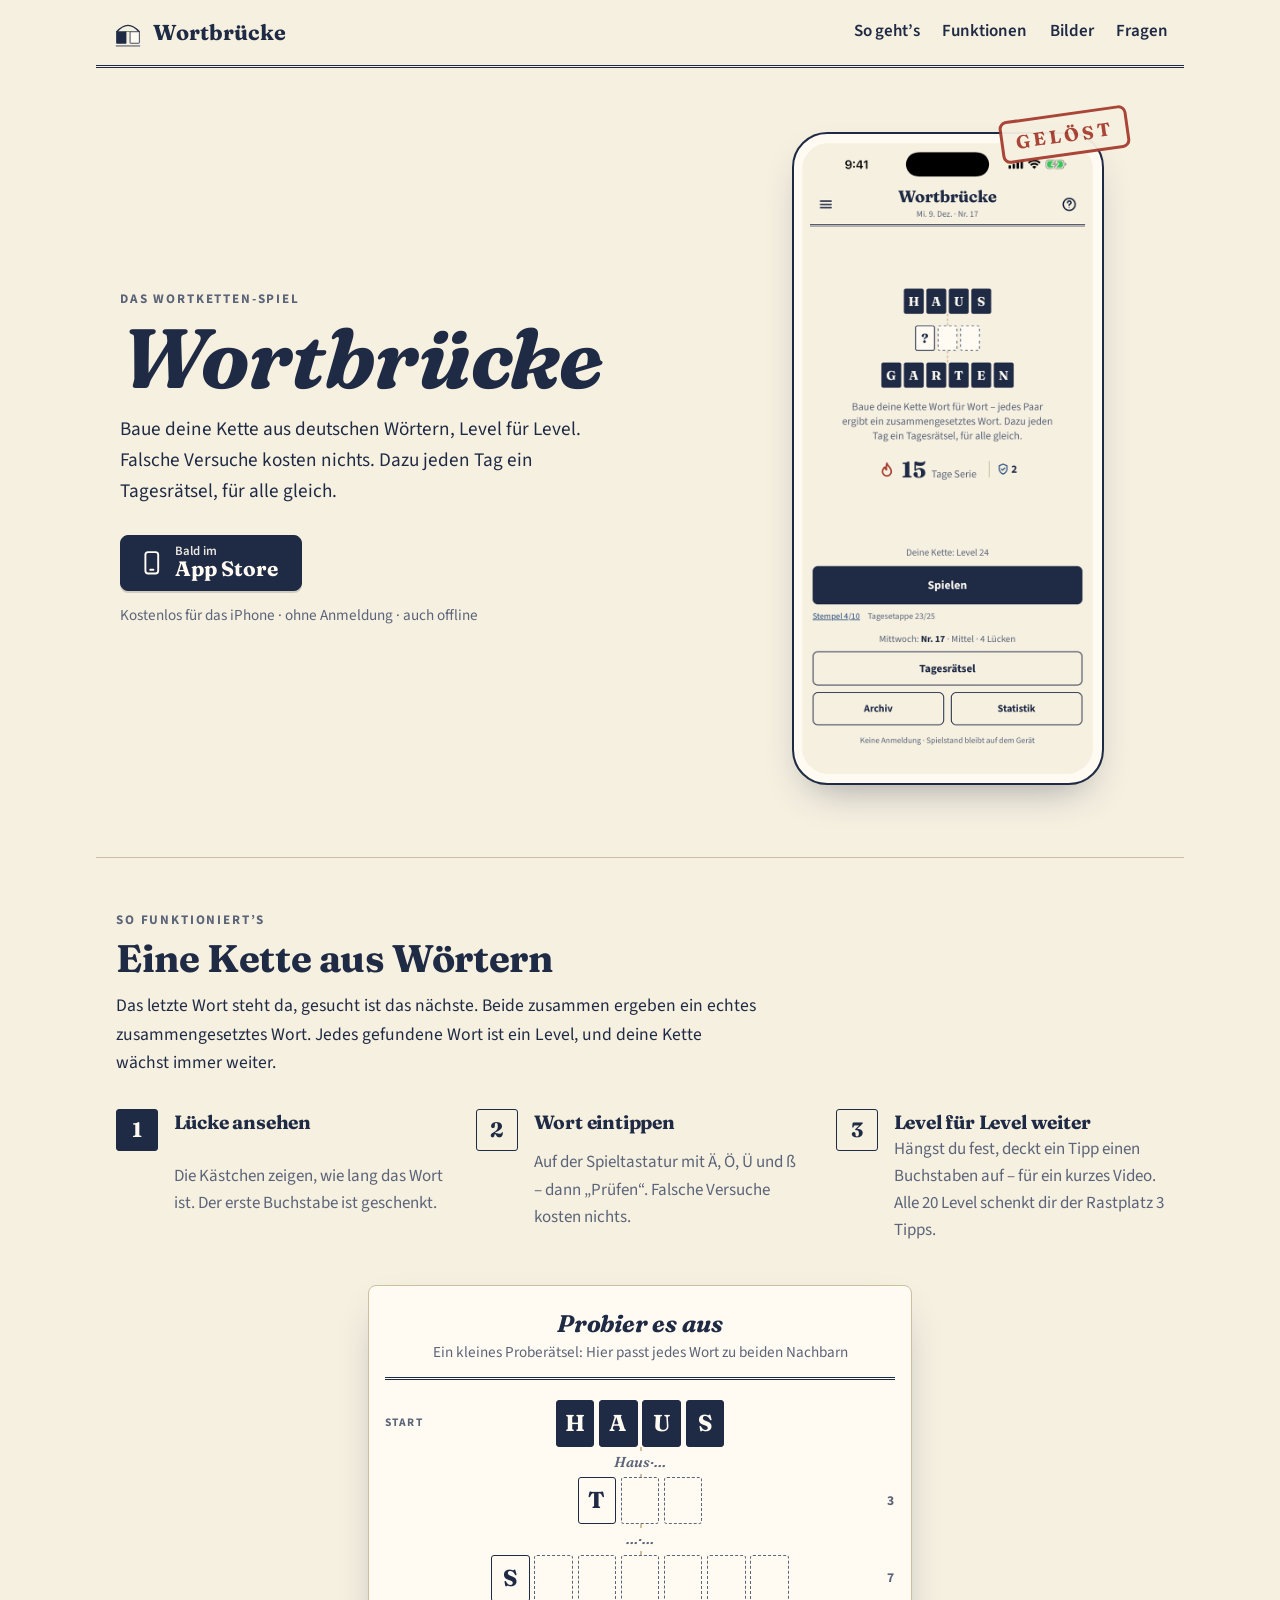
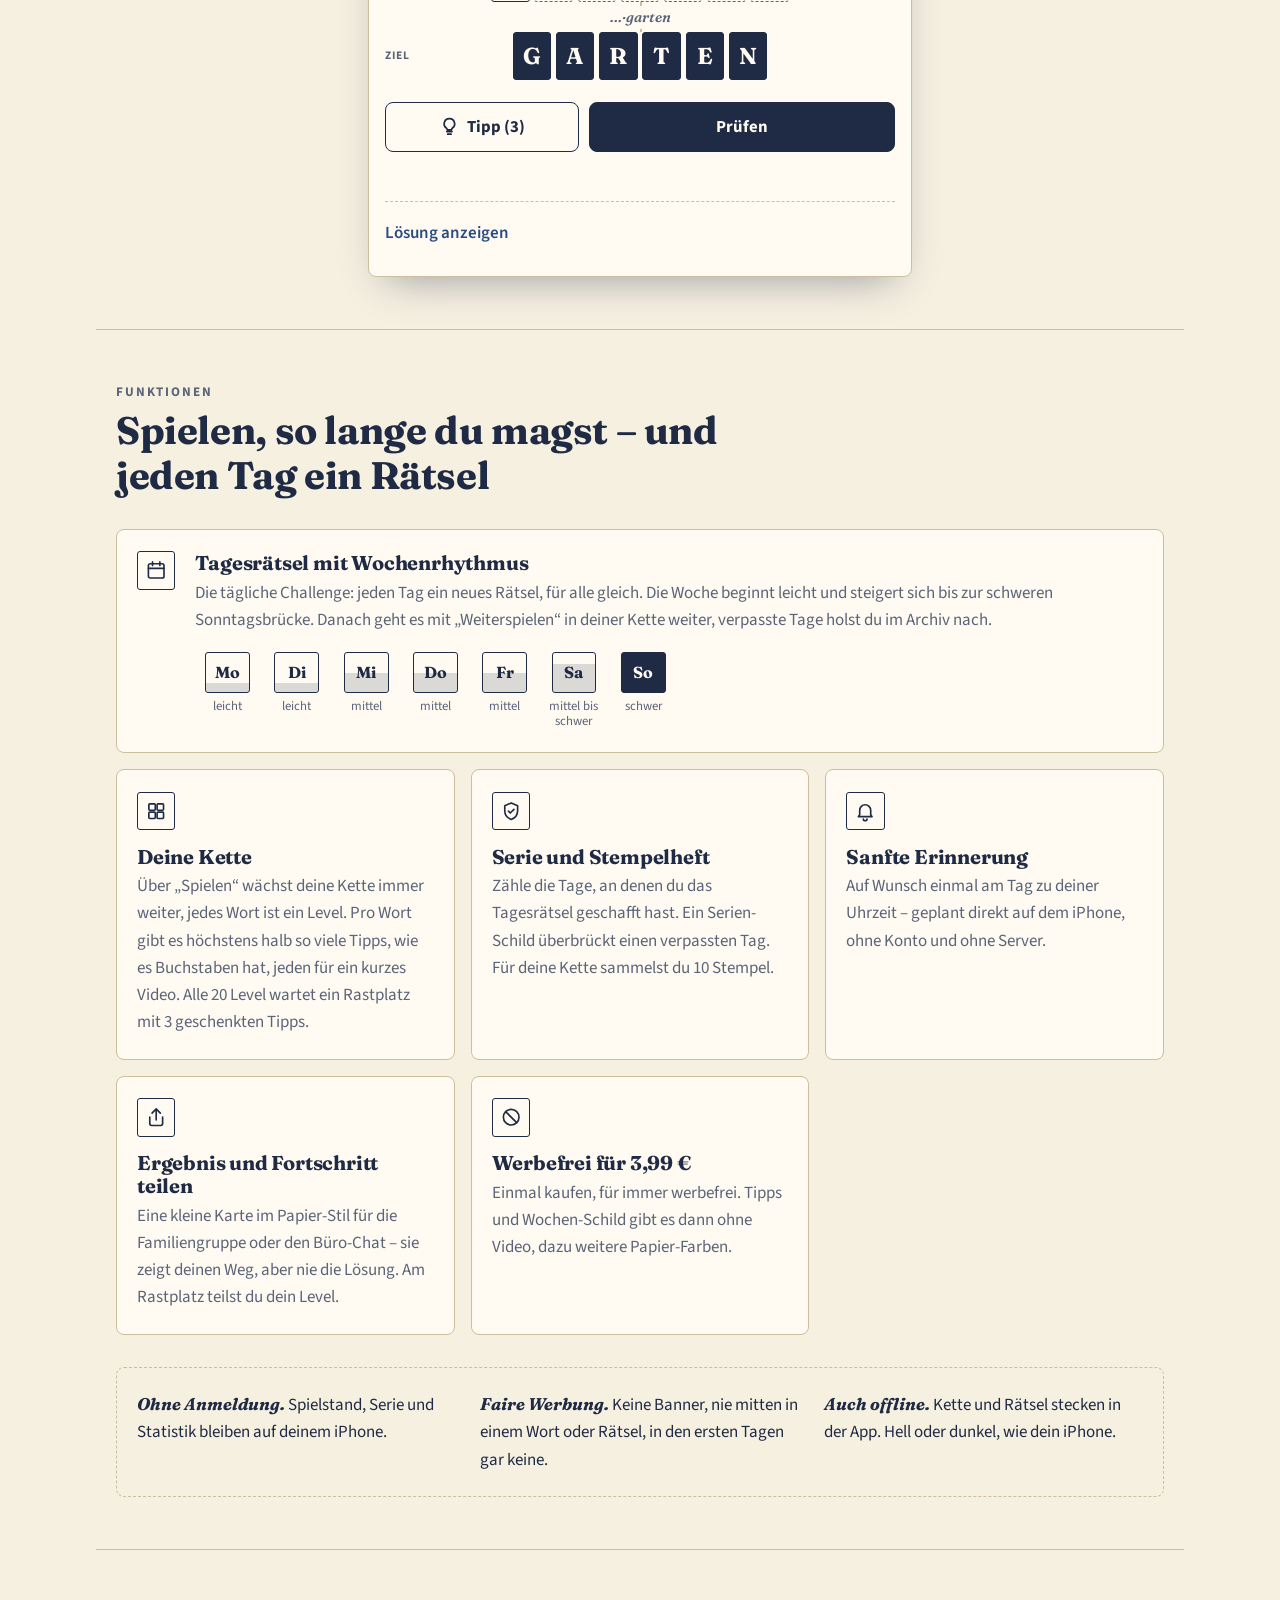
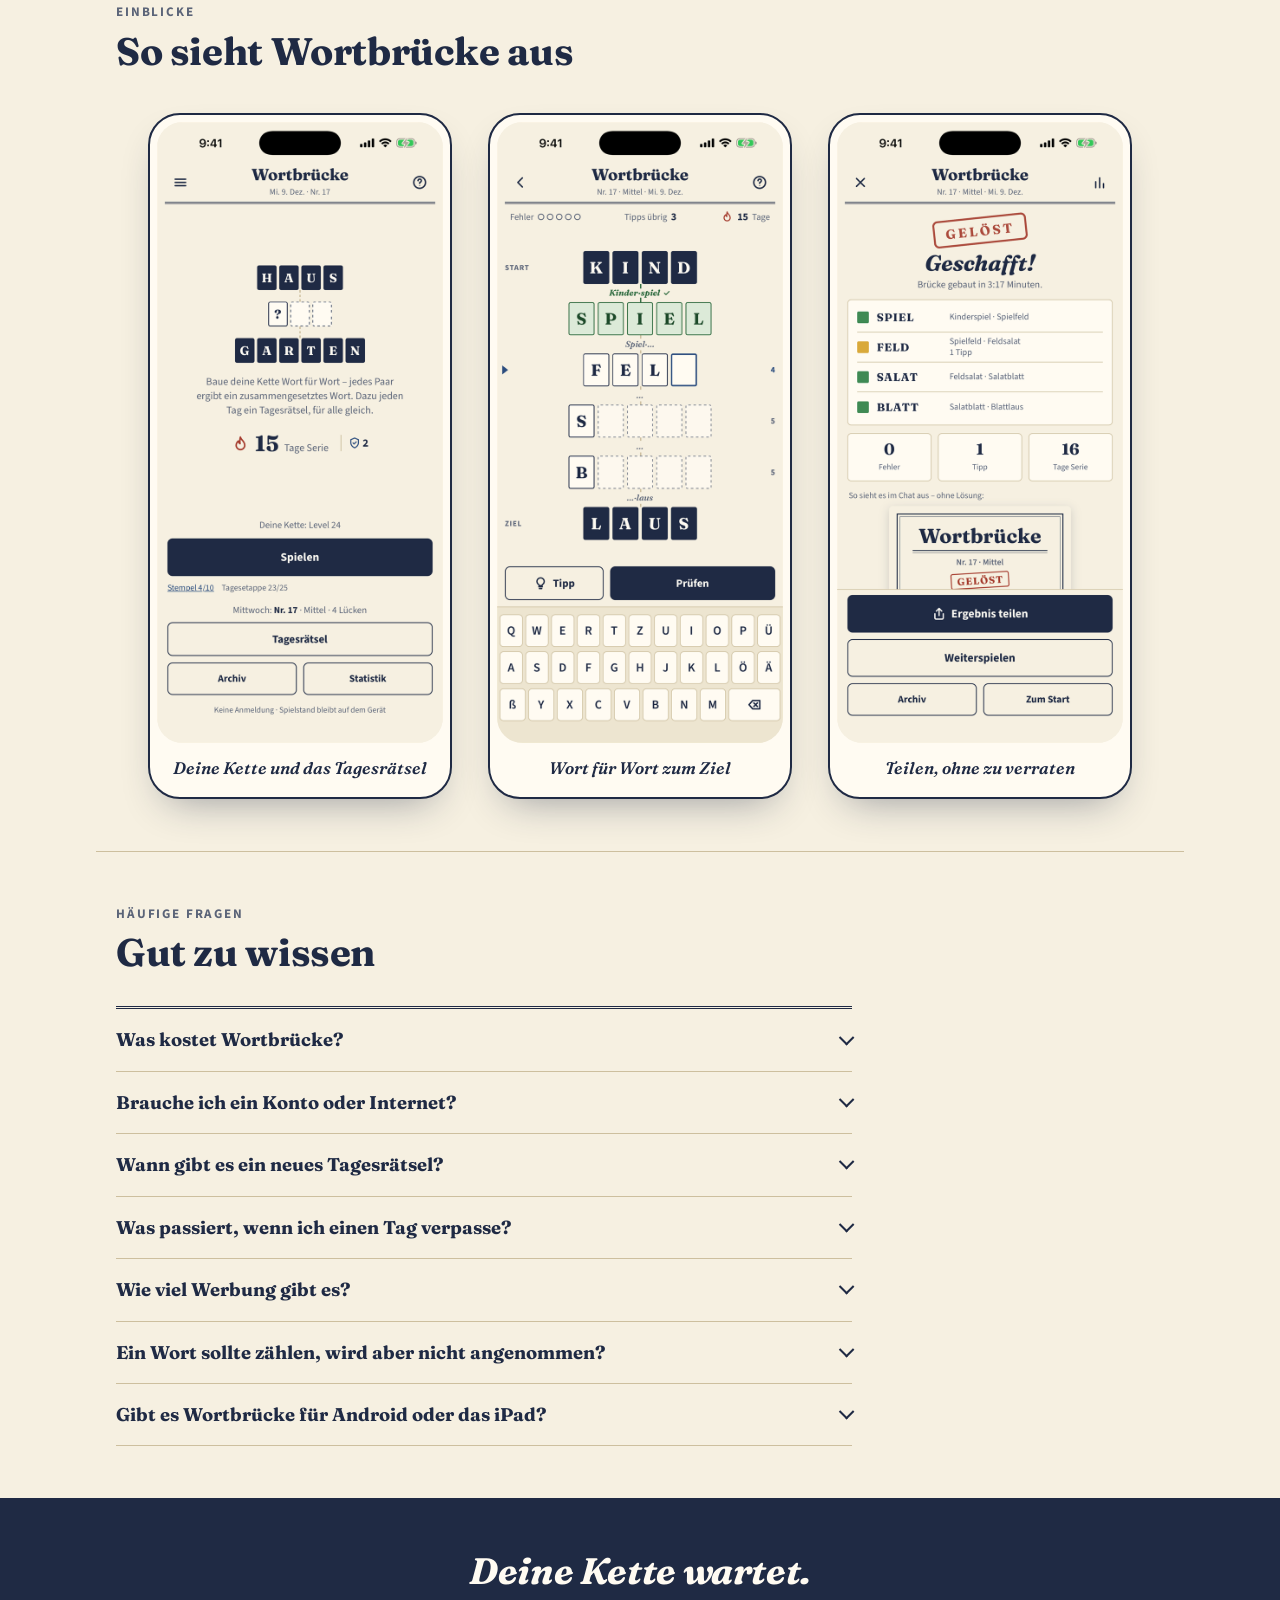
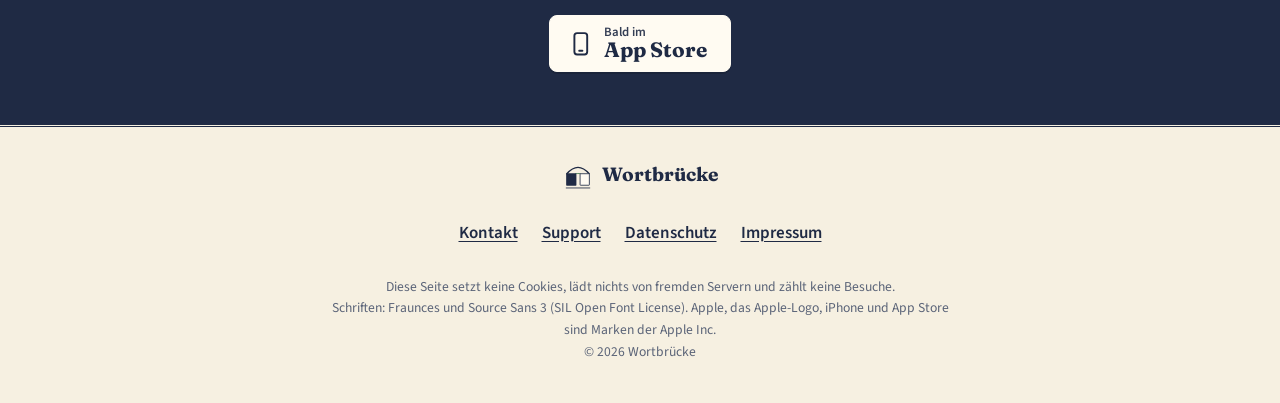
==== index.html @ a7a48276 "Texte auf neues Tipp-System (Build 131): kein Tausch, kein Vorrat/Extra-Tipp; Kette max. halb so vie" ====
<!doctype html>
<html lang="de">
<head>
<meta charset="utf-8">
<meta name="viewport" content="width=device-width, initial-scale=1, viewport-fit=cover">
<meta http-equiv="Content-Security-Policy" content="default-src 'self'; img-src 'self' data:; style-src 'self'; script-src 'self'; font-src 'self'; connect-src 'none'; object-src 'none'; base-uri 'none'; form-action 'none'">
<meta name="referrer" content="no-referrer">
<meta name="color-scheme" content="light dark">
<meta name="theme-color" content="#F6F0E1" media="(prefers-color-scheme: light)">
<meta name="theme-color" content="#191B22" media="(prefers-color-scheme: dark)">
<title>Wortbrücke – Wortketten-Spiel und Tagesrätsel für das iPhone</title>
<meta name="description" content="Baue deine Kette aus deutschen Wörtern: Jedes Wort ist ein Level. Dazu jeden Tag ein Tagesrätsel. Ruhig, ohne Anmeldung, auch offline. Kostenlos für das iPhone.">
<link rel="canonical" href="https://wortbruecke.com/">

<!-- Open Graph (Vorschau beim Teilen in Messengern und sozialen Netzen) -->
<meta property="og:type" content="website">
<meta property="og:site_name" content="Wortbrücke">
<meta property="og:locale" content="de_DE">
<meta property="og:url" content="https://wortbruecke.com/">
<meta property="og:title" content="Wortbrücke – Das Wortketten-Spiel">
<meta property="og:description" content="Baue deine Kette Wort für Wort: Jedes Wort ist ein Level, falsche Versuche kosten nichts. Dazu jeden Tag ein Tagesrätsel, für alle gleich.">
<meta property="og:image" content="https://wortbruecke.com/bilder/og-bild.png">
<meta property="og:image:width" content="1200">
<meta property="og:image:height" content="630">
<meta property="og:image:alt" content="Wortbrücke: Die Wortkette Haus, Tür, Schloss, Garten auf cremefarbenem Papier">
<meta name="twitter:card" content="summary_large_image">

<link rel="icon" href="/favicon.svg" type="image/svg+xml">
<link rel="apple-touch-icon" href="/bilder/apple-touch-icon.png">
<link rel="preload" href="/fonts/fraunces-latin-700-normal.woff2" as="font" type="font/woff2" crossorigin>
<link rel="preload" href="/fonts/source-sans-3-latin-400-normal.woff2" as="font" type="font/woff2" crossorigin>
<link rel="stylesheet" href="/style.css">
<script src="/script.js" defer></script>
<script type="application/ld+json">
{
  "@context": "https://schema.org",
  "@graph": [
    {
      "@type": "WebSite",
      "@id": "https://wortbruecke.com/#website",
      "url": "https://wortbruecke.com/",
      "name": "Wortbrücke",
      "inLanguage": "de-DE"
    },
    {
      "@type": "MobileApplication",
      "@id": "https://wortbruecke.com/#app",
      "name": "Wortbrücke",
      "url": "https://wortbruecke.com/",
      "description": "Wortketten-Spiel für das iPhone: Baue deine Kette aus deutschen zusammengesetzten Wörtern, Level für Level, dazu jeden Tag ein Tagesrätsel. Ohne Anmeldung, auch offline.",
      "applicationCategory": "GameApplication",
      "applicationSubCategory": "Wortspiel",
      "operatingSystem": "iOS",
      "inLanguage": "de",
      "image": "https://wortbruecke.com/bilder/icon-512.png",
      "screenshot": [
        "https://wortbruecke.com/screenshots/01-start.png",
        "https://wortbruecke.com/screenshots/02-spiel.png",
        "https://wortbruecke.com/screenshots/03-ergebnis.png"
      ],
      "offers": {
        "@type": "Offer",
        "price": "0",
        "priceCurrency": "EUR"
      }
    }
  ]
}
</script>
</head>
<body>
<a class="skip" href="#inhalt">Zum Inhalt springen</a>

<header class="kopf">
  <div class="kopf-innen">
    <a class="marke" href="/" aria-label="Wortbrücke – Startseite">
      <svg class="marke-bild" viewBox="0 0 1000 1000" aria-hidden="true" focusable="false"><use href="#symbol-marke"/></svg>
      <span>Wortbrücke</span>
    </a>
    <nav class="hauptnav" aria-label="Hauptnavigation">
      <a href="#so-gehts">So geht’s</a>
      <a href="#funktionen">Funktionen</a>
      <a href="#bilder">Bilder</a>
      <a href="#fragen">Fragen</a>
    </nav>
  </div>
</header>

<main id="inhalt">

<!-- ============ HERO ============ -->
<section class="hero" aria-labelledby="hero-titel">
  <div class="hero-text">
    <p class="dachzeile">Das Wortketten-Spiel</p>
    <h1 id="hero-titel">Wortbrücke</h1>
    <p class="lead">Baue deine Kette aus deutschen Wörtern, Level für Level. Falsche Versuche kosten nichts. Dazu jeden Tag ein Tagesrätsel, für alle gleich.</p>

    <div class="laden">
      <a class="appstore bald" aria-disabled="true" data-appstore>
        <svg viewBox="0 0 24 24" aria-hidden="true" focusable="false"><rect x="6" y="2" width="12" height="20" rx="2.5" fill="none" stroke="currentColor" stroke-width="1.8"/><path d="M10.5 18.5h3" stroke="currentColor" stroke-width="1.8" stroke-linecap="round"/></svg>
        <span class="appstore-text"><small data-appstore-klein>Bald im</small><strong data-appstore-gross>App Store</strong></span>
      </a>
      <p class="laden-hinweis">Kostenlos für das iPhone · ohne Anmeldung · auch offline</p>
    </div>
  </div>

  <div class="hero-bild">
    <figure class="telefon" data-bild>
      <img src="/screenshots/01-start.png" width="660" height="1434" alt="Startbildschirm von Wortbrücke: oben HAUS, unten GARTEN, dazwischen leere Kästchen, darunter die Serie von 15 Tagen, der Stand Deine Kette: Level 24 und der Knopf Spielen." fetchpriority="high">
      <span class="bild-ersatz" aria-hidden="true">Bild folgt</span>
    </figure>
    <span class="stempel" aria-hidden="true">Gelöst</span>
  </div>
</section>

<!-- ============ SO GEHT'S ============ -->
<section class="abschnitt" id="so-gehts" aria-labelledby="so-titel">
  <div class="abschnitt-kopf">
    <p class="dachzeile">So funktioniert’s</p>
    <h2 id="so-titel">Eine Kette aus Wörtern</h2>
    <p>Das letzte Wort steht da, gesucht ist das nächste. Beide zusammen ergeben ein echtes zusammengesetztes Wort. Jedes gefundene Wort ist ein Level, und deine Kette wächst immer weiter.</p>
  </div>

  <ol class="schritte">
    <li><span class="nr" aria-hidden="true">1</span><h3>Lücke ansehen</h3><p>Die Kästchen zeigen, wie lang das Wort ist. Der erste Buchstabe ist geschenkt.</p></li>
    <li><span class="nr" aria-hidden="true">2</span><h3>Wort eintippen</h3><p>Auf der Spieltastatur mit Ä, Ö, Ü und ß – dann „Prüfen“. Falsche Versuche kosten nichts.</p></li>
    <li><span class="nr" aria-hidden="true">3</span><h3>Level für Level weiter</h3><p>Hängst du fest, deckt ein Tipp einen Buchstaben auf – für ein kurzes Video. Alle 20 Level schenkt dir der Rastplatz 3 Tipps.</p></li>
  </ol>

  <div class="probe" id="probe" aria-labelledby="probe-titel">
    <div class="probe-kopf">
      <h3 id="probe-titel">Probier es aus</h3>
      <p class="probe-sub">Ein kleines Proberätsel: Hier passt jedes Wort zu beiden Nachbarn</p>
    </div>

    <form class="kette" id="kette" novalidate autocomplete="off">
      <div class="reihe fest"><span class="etikett">Start</span>
        <span class="kacheln" aria-label="Startwort: HAUS"><span class="k">H</span><span class="k">A</span><span class="k">U</span><span class="k">S</span></span></div>
      <div class="verbindung" data-verb="0"><span>Haus·…</span></div>

      <div class="reihe offen" data-wort="0" data-loesung="TÜR" data-auch="TUER">
        <span class="kacheln" role="group" aria-label="Lücke 1: Wort mit 3 Buchstaben, beginnt mit T">
          <span class="k gegeben">T</span>
          <input class="k" maxlength="1" aria-label="Lücke 1, Buchstabe 2 von 3" inputmode="text" autocapitalize="characters" autocorrect="off" spellcheck="false">
          <input class="k" maxlength="1" aria-label="Lücke 1, Buchstabe 3 von 3" inputmode="text" autocapitalize="characters" autocorrect="off" spellcheck="false">
        </span><span class="anzahl" aria-hidden="true">3</span></div>
      <div class="verbindung" data-verb="1"><span>…·…</span></div>

      <div class="reihe offen" data-wort="1" data-loesung="SCHLOSS">
        <span class="kacheln" role="group" aria-label="Lücke 2: Wort mit 7 Buchstaben, beginnt mit S">
          <span class="k gegeben">S</span>
          <input class="k" maxlength="1" aria-label="Lücke 2, Buchstabe 2 von 7" inputmode="text" autocapitalize="characters" autocorrect="off" spellcheck="false">
          <input class="k" maxlength="1" aria-label="Lücke 2, Buchstabe 3 von 7" inputmode="text" autocapitalize="characters" autocorrect="off" spellcheck="false">
          <input class="k" maxlength="1" aria-label="Lücke 2, Buchstabe 4 von 7" inputmode="text" autocapitalize="characters" autocorrect="off" spellcheck="false">
          <input class="k" maxlength="1" aria-label="Lücke 2, Buchstabe 5 von 7" inputmode="text" autocapitalize="characters" autocorrect="off" spellcheck="false">
          <input class="k" maxlength="1" aria-label="Lücke 2, Buchstabe 6 von 7" inputmode="text" autocapitalize="characters" autocorrect="off" spellcheck="false">
          <input class="k" maxlength="1" aria-label="Lücke 2, Buchstabe 7 von 7" inputmode="text" autocapitalize="characters" autocorrect="off" spellcheck="false">
        </span><span class="anzahl" aria-hidden="true">7</span></div>
      <div class="verbindung" data-verb="2"><span>…·garten</span></div>

      <div class="reihe fest"><span class="etikett">Ziel</span>
        <span class="kacheln" aria-label="Zielwort: GARTEN"><span class="k">G</span><span class="k">A</span><span class="k">R</span><span class="k">T</span><span class="k">E</span><span class="k">N</span></span></div>

      <div class="probe-knoepfe">
        <button type="button" class="knopf neben" id="probe-tipp">
          <svg viewBox="0 0 24 24" aria-hidden="true" focusable="false"><path d="M9 18h6M10 21h4M12 3a6 6 0 0 0-3.5 10.9c.6.5 1 1.2 1 2V16h5v-.1c0-.8.4-1.5 1-2A6 6 0 0 0 12 3z" fill="none" stroke="currentColor" stroke-width="2" stroke-linecap="round" stroke-linejoin="round"/></svg>
          Tipp</button>
        <button type="submit" class="knopf haupt">Prüfen</button>
      </div>
      <p class="meldung" id="probe-meldung" role="status" aria-live="polite"></p>
    </form>

    <details class="aufloesung">
      <summary>Lösung anzeigen</summary>
      <p><strong>HAUS – TÜR – SCHLOSS – GARTEN:</strong> Haus<span class="fuge">·</span>tür, Tür<span class="fuge">·</span>schloss, Schloss<span class="fuge">·</span>garten. In der App hat das Tagesrätsel mehr Lücken und keine Tipps, und am Sonntag wartet die schwere Sonntagsbrücke.</p>
    </details>
  </div>
</section>

<!-- ============ FUNKTIONEN ============ -->
<section class="abschnitt" id="funktionen" aria-labelledby="funk-titel">
  <div class="abschnitt-kopf">
    <p class="dachzeile">Funktionen</p>
    <h2 id="funk-titel">Spielen, so lange du magst – und jeden Tag ein Rätsel</h2>
  </div>

  <ul class="funktionen">
    <li class="funktion breit">
      <svg viewBox="0 0 24 24" aria-hidden="true" focusable="false"><rect x="3.5" y="5" width="17" height="15.5" rx="2"/><path d="M3.5 10h17M8 3v4M16 3v4"/></svg>
      <h3>Tagesrätsel mit Wochenrhythmus</h3>
      <p>Die tägliche Challenge: jeden Tag ein neues Rätsel, für alle gleich. Die Woche beginnt leicht und steigert sich bis zur schweren Sonntagsbrücke. Danach geht es mit „Weiterspielen“ in deiner Kette weiter, verpasste Tage holst du im Archiv nach.</p>
      <ol class="woche" aria-label="Schwierigkeit nach Wochentag">
        <li class="l1"><b>Mo</b><span>leicht</span></li>
        <li class="l1"><b>Di</b><span>leicht</span></li>
        <li class="l2"><b>Mi</b><span>mittel</span></li>
        <li class="l2"><b>Do</b><span>mittel</span></li>
        <li class="l2"><b>Fr</b><span>mittel</span></li>
        <li class="l3"><b>Sa</b><span>mittel bis schwer</span></li>
        <li class="l4"><b>So</b><span>schwer</span></li>
      </ol>
    </li>
    <li class="funktion">
      <svg viewBox="0 0 24 24" aria-hidden="true" focusable="false"><rect x="4" y="4" width="7" height="7" rx="1"/><rect x="13" y="4" width="7" height="7" rx="1"/><rect x="4" y="13" width="7" height="7" rx="1"/><rect x="13" y="13" width="7" height="7" rx="1"/></svg>
      <h3>Deine Kette</h3>
      <p>Über „Spielen“ wächst deine Kette immer weiter, jedes Wort ist ein Level. Pro Wort gibt es höchstens halb so viele Tipps, wie es Buchstaben hat, jeden für ein kurzes Video. Alle 20 Level wartet ein Rastplatz mit 3 geschenkten Tipps.</p>
    </li>
    <li class="funktion">
      <svg viewBox="0 0 24 24" aria-hidden="true" focusable="false"><path d="M12 3l7 3v5.5c0 4.5-3 8-7 9.5-4-1.5-7-5-7-9.5V6z"/><path d="M9 12l2 2 4-4"/></svg>
      <h3>Serie und Stempelheft</h3>
      <p>Zähle die Tage, an denen du das Tagesrätsel geschafft hast. Ein Serien-Schild überbrückt einen verpassten Tag. Für deine Kette sammelst du 10 Stempel.</p>
    </li>
    <li class="funktion">
      <svg viewBox="0 0 24 24" aria-hidden="true" focusable="false"><path d="M6 16V11a6 6 0 0 1 12 0v5l1.5 2h-15z"/><path d="M10 20.5a2 2 0 0 0 4 0"/></svg>
      <h3>Sanfte Erinnerung</h3>
      <p>Auf Wunsch einmal am Tag zu deiner Uhrzeit – geplant direkt auf dem iPhone, ohne Konto und ohne Server.</p>
    </li>
    <li class="funktion">
      <svg viewBox="0 0 24 24" aria-hidden="true" focusable="false"><path d="M12 15V3M7.5 7.5L12 3l4.5 4.5M5 12v7a2 2 0 0 0 2 2h10a2 2 0 0 0 2-2v-7"/></svg>
      <h3>Ergebnis und Fortschritt teilen</h3>
      <p>Eine kleine Karte im Papier-Stil für die Familiengruppe oder den Büro-Chat – sie zeigt deinen Weg, aber nie die Lösung. Am Rastplatz teilst du dein Level.</p>
    </li>
    <li class="funktion">
      <svg viewBox="0 0 24 24" aria-hidden="true" focusable="false"><circle cx="12" cy="12" r="8.5"/><path d="M6 6l12 12"/></svg>
      <h3>Werbefrei für 3,99 €</h3>
      <p>Einmal kaufen, für immer werbefrei. Tipps und Wochen-Schild gibt es dann ohne Video, dazu weitere Papier-Farben.</p>
    </li>
  </ul>

  <div class="vertrauen">
    <p><strong>Ohne Anmeldung.</strong> Spielstand, Serie und Statistik bleiben auf deinem iPhone.</p>
    <p><strong>Faire Werbung.</strong> Keine Banner, nie mitten in einem Wort oder Rätsel, in den ersten Tagen gar keine.</p>
    <p><strong>Auch offline.</strong> Kette und Rätsel stecken in der App. Hell oder dunkel, wie dein iPhone.</p>
  </div>
</section>

<!-- ============ BILDER ============ -->
<section class="abschnitt" id="bilder" aria-labelledby="bilder-titel">
  <div class="abschnitt-kopf">
    <p class="dachzeile">Einblicke</p>
    <h2 id="bilder-titel">So sieht Wortbrücke aus</h2>
  </div>
  <div class="galerie">
    <figure class="telefon klein" data-bild>
      <img src="/screenshots/01-start.png" width="660" height="1434" loading="lazy" alt="Startbildschirm mit der Serie, dem Stand der Kette und den Knöpfen Spielen, Tagesrätsel, Archiv und Statistik.">
      <span class="bild-ersatz" aria-hidden="true">Bild folgt</span>
      <figcaption>Deine Kette und das Tagesrätsel</figcaption>
    </figure>
    <figure class="telefon klein" data-bild>
      <img src="/screenshots/02-spiel.png" width="660" height="1434" loading="lazy" alt="Tagesrätsel im Spiel: KIND, SPIEL, eine Lücke mit FEL, zwei weitere Lücken und das Ziel LAUS; unten Tipp, Prüfen und die Spieltastatur mit Umlauten.">
      <span class="bild-ersatz" aria-hidden="true">Bild folgt</span>
      <figcaption>Wort für Wort zum Ziel</figcaption>
    </figure>
    <figure class="telefon klein" data-bild>
      <img src="/screenshots/03-ergebnis.png" width="660" height="1434" loading="lazy" alt="Ergebnis des Tagesrätsels mit dem Stempel „Gelöst“, der Übersicht der gefundenen Wörter, einer Teilen-Karte ohne Lösung und dem Knopf Weiterspielen.">
      <span class="bild-ersatz" aria-hidden="true">Bild folgt</span>
      <figcaption>Teilen, ohne zu verraten</figcaption>
    </figure>
  </div>
</section>

<!-- ============ FAQ ============ -->
<section class="abschnitt" id="fragen" aria-labelledby="fragen-titel">
  <div class="abschnitt-kopf">
    <p class="dachzeile">Häufige Fragen</p>
    <h2 id="fragen-titel">Gut zu wissen</h2>
  </div>
  <div class="faq">
    <details>
      <summary>Was kostet Wortbrücke?</summary>
      <p>Die App ist kostenlos und finanziert sich über wenig Werbung. Wer keine Werbung möchte, kauft einmalig „Werbefrei“ für 3,99 €. Der Kauf gilt dauerhaft und lässt sich in den Einstellungen wiederherstellen.</p>
    </details>
    <details>
      <summary>Brauche ich ein Konto oder Internet?</summary>
      <p>Nein. Es gibt keine Anmeldung, und Kette und Rätsel stecken in der App. Spielstand, Serie und Statistik bleiben auf deinem iPhone.</p>
    </details>
    <details>
      <summary>Wann gibt es ein neues Tagesrätsel?</summary>
      <p>Jeden Tag um Mitternacht (deutsche Zeit). Montag und Dienstag sind leicht, die Wochenmitte mittel, am Sonntag kommt die schwere Sonntagsbrücke. Verpasste Tage kannst du im Archiv nachholen.</p>
    </details>
    <details>
      <summary>Was passiert, wenn ich einen Tag verpasse?</summary>
      <p>Hast du ein Serien-Schild, überbrückt es den verpassten Tag und deine Serie bleibt bestehen. Schilde sammelst du durch gelöste Tagesrätsel; bis zu zwei kannst du gleichzeitig haben.</p>
    </details>
    <details>
      <summary>Wie viel Werbung gibt es?</summary>
      <p>Wenig: keine Banner und nie Werbung mitten in einem Wort oder Rätsel. In den ersten Tagen gibt es gar keine. Danach höchstens einmal am Tag nach dem Tagesrätsel eine Vollbild-Werbung, im Archiv höchstens nach jedem dritten gelösten Rätsel und in deiner Kette nur am Rastplatz, also höchstens alle 20 Level. Videos für einen Tipp in deiner Kette schaust du nur, wenn du möchtest.</p>
    </details>
    <details>
      <summary>Ein Wort sollte zählen, wird aber nicht angenommen?</summary>
      <p>Tippe direkt nach dem abgelehnten Wort auf den Melde-Knopf oder schreib an <a href="mailto:kontakt@wortbruecke.com">kontakt@wortbruecke.com</a>. Wir prüfen jeden Vorschlag.</p>
    </details>
    <details>
      <summary>Gibt es Wortbrücke für Android oder das iPad?</summary>
      <p>Zurzeit gibt es Wortbrücke nur für das iPhone.</p>
    </details>
  </div>
</section>

<!-- ============ ABSCHLUSS ============ -->
<section class="schluss" aria-labelledby="schluss-titel">
  <h2 id="schluss-titel">Deine Kette wartet.</h2>
  <a class="appstore hell bald" aria-disabled="true" data-appstore>
    <svg viewBox="0 0 24 24" aria-hidden="true" focusable="false"><rect x="6" y="2" width="12" height="20" rx="2.5" fill="none" stroke="currentColor" stroke-width="1.8"/><path d="M10.5 18.5h3" stroke="currentColor" stroke-width="1.8" stroke-linecap="round"/></svg>
    <span class="appstore-text"><small data-appstore-klein>Bald im</small><strong data-appstore-gross>App Store</strong></span>
  </a>
</section>

</main>

<footer class="fuss">
  <div class="fuss-innen">
    <div class="fuss-marke">
      <svg class="marke-bild" viewBox="0 0 1000 1000" aria-hidden="true" focusable="false"><use href="#symbol-marke"/></svg>
      <span>Wortbrücke</span>
    </div>
    <nav class="fuss-links" aria-label="Rechtliches und Kontakt">
      <a href="mailto:kontakt@wortbruecke.com">Kontakt</a>
      <a href="/support.html">Support</a>
      <a href="/datenschutz.html">Datenschutz</a>
      <a href="/impressum.html">Impressum</a>
    </nav>
    <p class="fuss-klein">Diese Seite setzt keine Cookies, lädt nichts von fremden Servern und zählt keine Besuche.<br>
    Schriften: Fraunces und Source Sans 3 (SIL Open Font License). Apple, das Apple-Logo, iPhone und App Store sind Marken der Apple Inc.<br>
    © 2026 Wortbrücke</p>
  </div>
</footer>

<!-- Wortbrücke-Zeichen (aus dem App-Symbol), einmal definiert, oben und unten verwendet -->
<svg class="svg-vorrat" width="0" height="0" aria-hidden="true" focusable="false">
  <symbol id="symbol-marke" viewBox="0 0 1000 1000">
    <path d="M150 462 Q500 60 850 462" fill="none" stroke="currentColor" stroke-width="44" stroke-linecap="round"/>
    <path d="M430 455 L580 455" fill="none" stroke="var(--gruen-linie)" stroke-width="24" stroke-dasharray="34 22" stroke-linecap="round"/>
    <rect x="130" y="445" width="320" height="390" rx="20" fill="currentColor"/>
    <rect x="565" y="460" width="290" height="360" rx="14" fill="var(--flaeche)" stroke="currentColor" stroke-width="26"/>
    <path d="M120 905 H880" stroke="currentColor" stroke-width="26"/>
  </symbol>
</svg>
</body>
</html>
---- style.css ----
/* Wortbrücke – Webseite im Stil „Papier & Tinte“ (Farben aus stil/uebersicht.md und app/src/css/style.css).
   Schriften lokal eingebettet (SIL Open Font License 1.1), keine fremden Server. Mobil zuerst. */

@font-face{font-family:'Fraunces';font-style:normal;font-weight:700;font-display:swap;src:url(fonts/fraunces-latin-700-normal.woff2) format('woff2')}
@font-face{font-family:'Fraunces';font-style:italic;font-weight:600;font-display:swap;src:url(fonts/fraunces-latin-600-italic.woff2) format('woff2')}
@font-face{font-family:'Fraunces';font-style:italic;font-weight:700;font-display:swap;src:url(fonts/fraunces-latin-700-italic.woff2) format('woff2')}
@font-face{font-family:'Source Sans 3';font-style:normal;font-weight:400;font-display:swap;src:url(fonts/source-sans-3-latin-400-normal.woff2) format('woff2')}
@font-face{font-family:'Source Sans 3';font-style:normal;font-weight:600;font-display:swap;src:url(fonts/source-sans-3-latin-600-normal.woff2) format('woff2')}
@font-face{font-family:'Source Sans 3';font-style:normal;font-weight:700;font-display:swap;src:url(fonts/source-sans-3-latin-700-normal.woff2) format('woff2')}

:root{
  --f-kopf:'Fraunces',Georgia,'Times New Roman',serif;
  --f-text:'Source Sans 3',-apple-system,BlinkMacSystemFont,'Segoe UI',Roboto,'Helvetica Neue',Arial,sans-serif;
  --papier:#F6F0E1; --flaeche:#FFFBF2; --tinte:#1F2A44; --auf-tinte:#FFFBF2; --neben:#5B6478; --linie:#CDBF9E;
  --akzent:#2B4C7E; --fehler:#A63D2F; --stempel:#A63D2F; --tipp:#F2DC9B;
  --gruen-flaeche:#DCEAD8; --gruen-text:#1D4A2A; --gruen-linie:#2F6B3F;
  --tastatur:#EDE5D0; --schatten:0 18px 40px -18px rgba(31,42,68,.45);
  --breite:68rem; --radius:8px;
  color-scheme:light dark;
}
@media (prefers-color-scheme:dark){
  :root{
    --papier:#191B22; --flaeche:#23262F; --tinte:#ECE5D3; --auf-tinte:#191B22; --neben:#A8A194; --linie:#3D404C;
    --akzent:#8FB0E0; --fehler:#E8897A; --stempel:#E8897A; --tipp:#5A4A1E;
    --gruen-flaeche:#22402B; --gruen-text:#CDE7D2; --gruen-linie:#8FCB9C;
    --tastatur:#14151B; --schatten:0 18px 40px -18px rgba(0,0,0,.8);
  }
}

*,*::before,*::after{box-sizing:border-box}
html{-webkit-text-size-adjust:100%;scroll-behavior:smooth;scroll-padding-top:4.5rem}
body{margin:0;background:var(--papier);color:var(--tinte);font:1.0625rem/1.6 var(--f-text);-webkit-font-smoothing:antialiased;text-rendering:optimizeLegibility}
img,svg{display:block;max-width:100%}
a{color:var(--akzent);text-underline-offset:3px}
a:hover{text-decoration-thickness:2px}
:focus-visible{outline:3px solid var(--akzent);outline-offset:3px;border-radius:4px}
h1,h2,h3{font-family:var(--f-kopf);font-weight:700;line-height:1.15;margin:0;letter-spacing:-.01em}
p{margin:0}
.svg-vorrat{position:absolute;width:0;height:0;overflow:hidden}

.skip{position:absolute;left:1rem;top:-4rem;z-index:20;background:var(--tinte);color:var(--auf-tinte);padding:.6rem 1rem;border-radius:var(--radius);font-weight:700}
.skip:focus{top:1rem}

/* ---------- Kopfzeile (Zeitungskopf mit Doppellinie) ---------- */
.kopf{position:sticky;top:0;z-index:10;background:var(--papier);padding-top:env(safe-area-inset-top)}
.kopf-innen{max-width:var(--breite);margin:0 auto;padding:.55rem max(1rem,env(safe-area-inset-right)) .5rem max(1rem,env(safe-area-inset-left));display:flex;align-items:center;justify-content:space-between;gap:1rem;border-bottom:3px double var(--tinte)}
.marke{display:flex;align-items:center;gap:.55rem;color:var(--tinte);text-decoration:none;font-family:var(--f-kopf);font-weight:700;font-size:1.35rem;min-height:44px}
.marke-bild{width:2rem;height:2rem;color:var(--tinte);flex:none}
.hauptnav{display:none;gap:1.4rem}
.hauptnav a{color:var(--tinte);text-decoration:none;font-weight:600;padding:.6rem 0;border-bottom:2px solid transparent}
.hauptnav a:hover{border-bottom-color:var(--tinte)}
@media (min-width:44rem){.hauptnav{display:flex}}

main{display:block}

/* ---------- Hero ---------- */
.hero{max-width:var(--breite);margin:0 auto;padding:2.25rem 1.25rem 3rem;display:grid;gap:2.5rem;align-items:center}
.dachzeile{font-size:.82rem;font-weight:700;letter-spacing:.14em;text-transform:uppercase;color:var(--neben)}
.hero h1{font-size:clamp(3rem,13vw,5.25rem);font-style:italic;margin:.35rem 0 .9rem;line-height:1}
.lead{font-size:1.2rem;max-width:32rem;color:var(--tinte)}
.laden{margin-top:1.75rem}
.laden-hinweis{margin-top:.75rem;color:var(--neben);font-size:.95rem}

.appstore{display:inline-flex;align-items:center;gap:.7rem;min-height:3.5rem;padding:.55rem 1.4rem .55rem 1.1rem;background:var(--tinte);color:var(--auf-tinte);border:1.5px solid var(--tinte);border-radius:var(--radius);text-decoration:none;box-shadow:0 2px 0 rgba(0,0,0,.15);transition:transform .15s ease}
.appstore:hover{transform:translateY(-1px)}
.appstore:active{transform:translateY(1px)}
.appstore svg{width:1.6rem;height:1.6rem;flex:none}
.appstore-text{display:flex;flex-direction:column;line-height:1.1;text-align:left}
.appstore-text small{font-size:.8rem;font-weight:600;opacity:.9}
.appstore-text strong{font-family:var(--f-kopf);font-size:1.3rem}
.appstore.bald{cursor:default}
.appstore.bald:hover{transform:none}

.hero-bild{position:relative;justify-self:center;width:min(17rem,72vw)}
.stempel{position:absolute;right:-1.6rem;top:-1.2rem;font-family:var(--f-kopf);font-weight:700;font-size:1.15rem;letter-spacing:.18em;text-transform:uppercase;color:var(--stempel);border:3px solid var(--stempel);border-radius:8px;padding:.3rem .8rem .2rem;transform:rotate(-8deg);background:var(--papier);opacity:.95}

/* Telefonrahmen für Screenshots, mit Ersatz falls das Bild fehlt */
.telefon{position:relative;margin:0;border:2px solid var(--tinte);border-radius:2.2rem;padding:.55rem;background:var(--flaeche);box-shadow:var(--schatten)}
.telefon img{width:100%;height:auto;aspect-ratio:660/1434;border-radius:1.7rem;background:#F6F0E1;object-fit:cover}
.bild-ersatz{display:none}
.telefon.fehlt img{display:none}
.telefon.fehlt .bild-ersatz{display:grid;place-items:center;aspect-ratio:660/1434;border-radius:1.7rem;border:2px dashed var(--linie);color:var(--neben);font-family:var(--f-kopf);font-style:italic;font-size:1.2rem;background:repeating-linear-gradient(-45deg,transparent 0 12px,rgba(205,191,158,.18) 12px 24px)}

@media (min-width:52rem){
  .hero{grid-template-columns:1.15fr .85fr;padding:4rem 1.5rem 4.5rem}
  .hero-bild{width:19.5rem}
}

/* ---------- Abschnitte ---------- */
.abschnitt{max-width:var(--breite);margin:0 auto;padding:3.25rem 1.25rem;border-top:1px solid var(--linie)}
.abschnitt-kopf{max-width:40rem;margin-bottom:2rem}
.abschnitt-kopf h2{font-size:clamp(1.75rem,6vw,2.4rem);margin:.35rem 0 .75rem}
.abschnitt-kopf p:not(.dachzeile){color:var(--tinte);font-size:1.1rem}
em{font-family:var(--f-kopf);font-style:italic;font-weight:600}

/* So geht's – drei Schritte */
.schritte{list-style:none;margin:0 0 2.5rem;padding:0;display:grid;gap:1.25rem}
.schritte li{display:grid;grid-template-columns:auto 1fr;column-gap:1rem;align-items:start}
.schritte .nr{grid-row:span 2;width:2.6rem;height:2.6rem;display:grid;place-items:center;border:1.5px solid var(--tinte);border-radius:3px;font-family:var(--f-kopf);font-weight:700;font-size:1.3rem}
.schritte li:first-child .nr{background:var(--tinte);color:var(--auf-tinte)}
.schritte h3{font-size:1.2rem;margin:.1rem 0 .2rem}
.schritte p{color:var(--neben)}
@media (min-width:44rem){.schritte{grid-template-columns:repeat(3,1fr);gap:2rem}}

/* Mini-Rätsel */
.probe{background:var(--flaeche);border:1px solid var(--linie);border-radius:var(--radius);padding:1.5rem 1rem 1.25rem;max-width:34rem;margin:0 auto;box-shadow:var(--schatten)}
.probe-kopf{text-align:center;border-bottom:3px double var(--tinte);padding-bottom:.8rem;margin-bottom:1.25rem}
.probe-kopf h3{font-size:1.5rem;font-style:italic}
.probe-sub{color:var(--neben);font-size:.95rem;margin-top:.15rem}
.kette{margin:0}
.reihe{position:relative;display:flex;justify-content:center;align-items:center}
.kacheln{display:flex;gap:.3rem}
.kette{--kw:clamp(1.9rem,8.6vw,2.4rem)}
.k{width:var(--kw);height:calc(var(--kw)*1.23);display:grid;place-items:center;font-family:var(--f-kopf);font-weight:700;font-size:calc(var(--kw)*.6);border:1.5px solid var(--tinte);border-radius:3px;background:var(--flaeche);color:var(--tinte);text-transform:uppercase;padding:0;text-align:center;margin:0;-webkit-appearance:none;appearance:none}
.fest .k{background:var(--tinte);color:var(--auf-tinte)}
input.k{border-style:dashed;border-color:var(--neben);caret-color:var(--akzent);outline:none}
input.k.voll{border-style:solid;border-color:var(--tinte)}
input.k:focus{border:2.5px solid var(--akzent);box-shadow:0 0 0 2px var(--flaeche),0 0 0 4px var(--akzent)}
input.k.tipp{background:var(--tipp)}
.k.gegeben{border-style:solid}
.geloest .k,.geloest input.k{background:var(--gruen-flaeche);color:var(--gruen-text);border:1.5px solid var(--gruen-linie);box-shadow:none}
.wackeln .kacheln{animation:wackeln .3s ease}
@keyframes wackeln{20%{transform:translateX(-6px)}40%{transform:translateX(6px)}60%{transform:translateX(-4px)}80%{transform:translateX(4px)}}
.etikett,.anzahl{position:absolute;top:50%;transform:translateY(-50%);font-size:.72rem;font-weight:700;letter-spacing:.1em;text-transform:uppercase;color:var(--neben)}
.etikett{left:0}.anzahl{right:0;font-size:.85rem}
.verbindung{position:relative;height:1.9rem;display:flex;align-items:center;justify-content:center}
.verbindung::before{content:"";position:absolute;left:50%;top:0;bottom:0;border-left:2px dashed var(--linie)}
.verbindung span{position:relative;background:var(--flaeche);padding:0 .6rem;font-family:var(--f-kopf);font-style:italic;font-weight:600;font-size:.9rem;color:var(--neben)}
.verbindung.fertig::before{border-left:2px solid var(--gruen-linie)}
.verbindung.fertig span{color:var(--gruen-linie);font-weight:700}
.probe-knoepfe{display:flex;gap:.6rem;margin-top:1.4rem}
.knopf{font:700 1.05rem var(--f-text);min-height:3.1rem;border-radius:var(--radius);cursor:pointer;display:flex;align-items:center;justify-content:center;gap:.45rem;padding:0 1rem}
.knopf svg{width:1.3rem;height:1.3rem}
.knopf.haupt{flex:1.7;background:var(--tinte);color:var(--auf-tinte);border:1.5px solid var(--tinte)}
.knopf.neben{flex:1;background:transparent;color:var(--tinte);border:1.5px solid var(--tinte)}
.knopf[disabled]{opacity:.5;cursor:default}
.meldung{min-height:1.6em;margin-top:.8rem;text-align:center;font-weight:600}
.meldung.gut{color:var(--gruen-linie)}
.meldung.schlecht{color:var(--fehler)}
.aufloesung{margin-top:.6rem;border-top:1px dashed var(--linie);padding-top:.6rem}
.aufloesung summary{cursor:pointer;color:var(--akzent);font-weight:600;min-height:44px;display:flex;align-items:center}
.aufloesung p{color:var(--neben);margin-top:.3rem}
.fuge{color:var(--gruen-linie);font-weight:700}
@media (max-width:23rem){.etikett{display:none}}

/* Funktionen */
.funktionen{list-style:none;margin:0;padding:0;display:grid;gap:1rem}
.funktion{background:var(--flaeche);border:1px solid var(--linie);border-radius:var(--radius);padding:1.35rem 1.25rem 1.4rem}
.funktion>svg{width:2.4rem;height:2.4rem;padding:.45rem;border:1.5px solid var(--tinte);border-radius:3px;fill:none;stroke:currentColor;stroke-width:1.8;stroke-linecap:round;stroke-linejoin:round;margin-bottom:.9rem}
.funktion h3{font-size:1.25rem;margin-bottom:.35rem}
.funktion p{color:var(--neben)}
.woche{list-style:none;margin:1.1rem 0 0;padding:0;display:grid;grid-template-columns:repeat(7,1fr);gap:.3rem}
.woche li{display:flex;flex-direction:column;align-items:center;gap:.35rem;font-size:.72rem;color:var(--neben);text-align:center;line-height:1.2}
.woche b{width:100%;max-width:2.8rem;height:2.6rem;display:grid;place-items:center;border:1.5px solid var(--tinte);border-radius:3px;font-family:var(--f-kopf);font-size:1rem;color:var(--tinte);position:relative;overflow:hidden}
.woche b::after{content:"";position:absolute;left:0;right:0;bottom:0;background:var(--tinte);opacity:.16}
.woche .l1 b::after{height:25%}.woche .l2 b::after{height:50%}.woche .l3 b::after{height:72%}
.woche .l4 b{background:var(--tinte);color:var(--auf-tinte)}
.woche span{min-height:2.4em}
@media (min-width:44rem){
  .funktionen{grid-template-columns:repeat(2,1fr)}
  .funktion.breit{grid-column:1/-1;display:grid;grid-template-columns:auto 1fr;column-gap:1.25rem}
  .funktion.breit>svg{grid-row:span 3}
  .funktion.breit .woche{max-width:30rem}
  .woche li{font-size:.8rem}
}
@media (min-width:62rem){
  .funktionen{grid-template-columns:repeat(3,1fr)}
  .funktion.breit{grid-column:1/-1}
}
.vertrauen{display:grid;gap:.9rem;margin-top:2rem;padding:1.4rem 1.25rem;border:1.5px dashed var(--linie);border-radius:var(--radius)}
.vertrauen strong{font-family:var(--f-kopf);font-style:italic}
@media (min-width:52rem){.vertrauen{grid-template-columns:repeat(3,1fr);gap:1.5rem}}

/* Galerie */
.galerie{display:flex;gap:1.25rem;overflow-x:auto;scroll-snap-type:x mandatory;padding:.5rem .25rem 1.5rem;margin:0 -1.25rem;padding-left:1.25rem;padding-right:1.25rem;-webkit-overflow-scrolling:touch}
.telefon.klein{flex:0 0 min(15rem,68vw);scroll-snap-align:center;border-radius:2rem;padding:.45rem}
.telefon.klein img,.telefon.klein .bild-ersatz{border-radius:1.6rem}
.telefon figcaption{text-align:center;font-family:var(--f-kopf);font-style:italic;font-weight:600;font-size:1.05rem;padding:.8rem .25rem .45rem}
@media (min-width:52rem){.galerie{display:grid;grid-template-columns:repeat(3,1fr);gap:2.25rem;overflow:visible;margin:0;padding:.5rem 2rem 0}.telefon.klein{flex:none}}

/* FAQ */
.faq{max-width:46rem;border-top:3px double var(--tinte)}
.faq details{border-bottom:1px solid var(--linie)}
.faq summary{cursor:pointer;list-style:none;display:flex;justify-content:space-between;align-items:center;gap:1rem;padding:1rem 0;min-height:3.25rem;font-family:var(--f-kopf);font-weight:700;font-size:1.15rem}
.faq summary::-webkit-details-marker{display:none}
.faq summary::after{content:"";flex:none;width:.7rem;height:.7rem;border-right:2px solid var(--tinte);border-bottom:2px solid var(--tinte);transform:rotate(45deg) translate(-2px,-2px);transition:transform .2s ease}
.faq details[open] summary::after{transform:rotate(-135deg) translate(-2px,-2px)}
.faq details p{padding:0 0 1.15rem;color:var(--neben);max-width:40rem}

/* Abschluss */
.schluss{background:var(--tinte);color:var(--auf-tinte);text-align:center;padding:3.25rem 1.25rem;display:flex;flex-direction:column;align-items:center;gap:1.4rem}
.schluss h2{font-size:clamp(1.7rem,6vw,2.3rem);font-style:italic}
.appstore.hell{background:var(--auf-tinte);color:var(--tinte);border-color:var(--auf-tinte)}

/* Fußzeile */
.fuss{border-top:3px double var(--tinte);margin-top:0}
.schluss+.fuss{border-top:0}
.fuss-innen{max-width:var(--breite);margin:0 auto;padding:2rem max(1.25rem,env(safe-area-inset-right)) max(2.5rem,env(safe-area-inset-bottom)) max(1.25rem,env(safe-area-inset-left));display:grid;gap:1.25rem;justify-items:center;text-align:center}
.fuss-marke{display:flex;align-items:center;gap:.5rem;font-family:var(--f-kopf);font-weight:700;font-size:1.2rem}
.fuss-links{display:flex;flex-wrap:wrap;justify-content:center;gap:.25rem 1.5rem}
.fuss-links a{color:var(--tinte);font-weight:600;padding:.55rem 0;min-height:44px;display:inline-flex;align-items:center}
.fuss-klein{color:var(--neben);font-size:.85rem;max-width:40rem}

/* ---------- Unterseiten (seiten-vorlage.html) ---------- */
.seite{max-width:44rem;margin:0 auto;padding:2.25rem 1.25rem 3.5rem}
.seite h1{font-size:clamp(2rem,8vw,2.6rem);font-style:italic;margin:.3rem 0 1rem}
.seite h2{font-size:1.35rem;margin:2.2rem 0 .55rem;padding-top:.9rem;border-top:1px solid var(--linie)}
.seite h3{font-size:1.1rem;margin:1.4rem 0 .35rem}
.seite p,.seite ul,.seite ol{margin:.55rem 0 .95rem}
.seite ul,.seite ol{padding-left:1.3rem}
.seite li{margin:.25rem 0}
.seite a{overflow-wrap:anywhere}
.seite code{font-size:.92em;background:var(--flaeche);border:1px solid var(--linie);border-radius:3px;padding:0 .25em}
.seite table{width:100%;border-collapse:collapse;margin:1rem 0;font-size:.95rem}
.seite th,.seite td{text-align:left;vertical-align:top;padding:.5rem .6rem;border-bottom:1px solid var(--linie)}
.seite details{border-bottom:1px solid var(--linie);padding:.2rem 0}
.seite summary{cursor:pointer;font-weight:700;min-height:44px;display:flex;align-items:center}
.seite .card{background:var(--flaeche);border:1px solid var(--linie);border-radius:var(--radius);padding:1rem 1.15rem;margin:1rem 0}
.seite .toc ol{columns:2;column-gap:1.5rem;margin:.25rem 0}
@media (max-width:30rem){.seite .toc ol{columns:1}}
.seite .legal,.seite small{color:var(--neben)}
.seite .ph{background:var(--tipp);outline:2px dashed var(--fehler);outline-offset:1px;padding:0 .2em;font-weight:700}
.seite .entwurf{border:3px solid var(--fehler);background:var(--flaeche);padding:.8rem 1rem;margin:0 0 1rem}
.seite .entwurf strong{color:var(--fehler)}
.zurueck{display:inline-flex;align-items:center;gap:.35rem;font-weight:600;min-height:44px}

@media (prefers-reduced-motion:reduce){
  html{scroll-behavior:auto}
  *,*::before,*::after{animation:none!important;transition:none!important}
}
@media print{
  .kopf{position:static}.hauptnav,.skip,.galerie,.probe,.schluss{display:none}
}

.seite h2.ohne-linie{border:0;margin-top:0;padding-top:0}
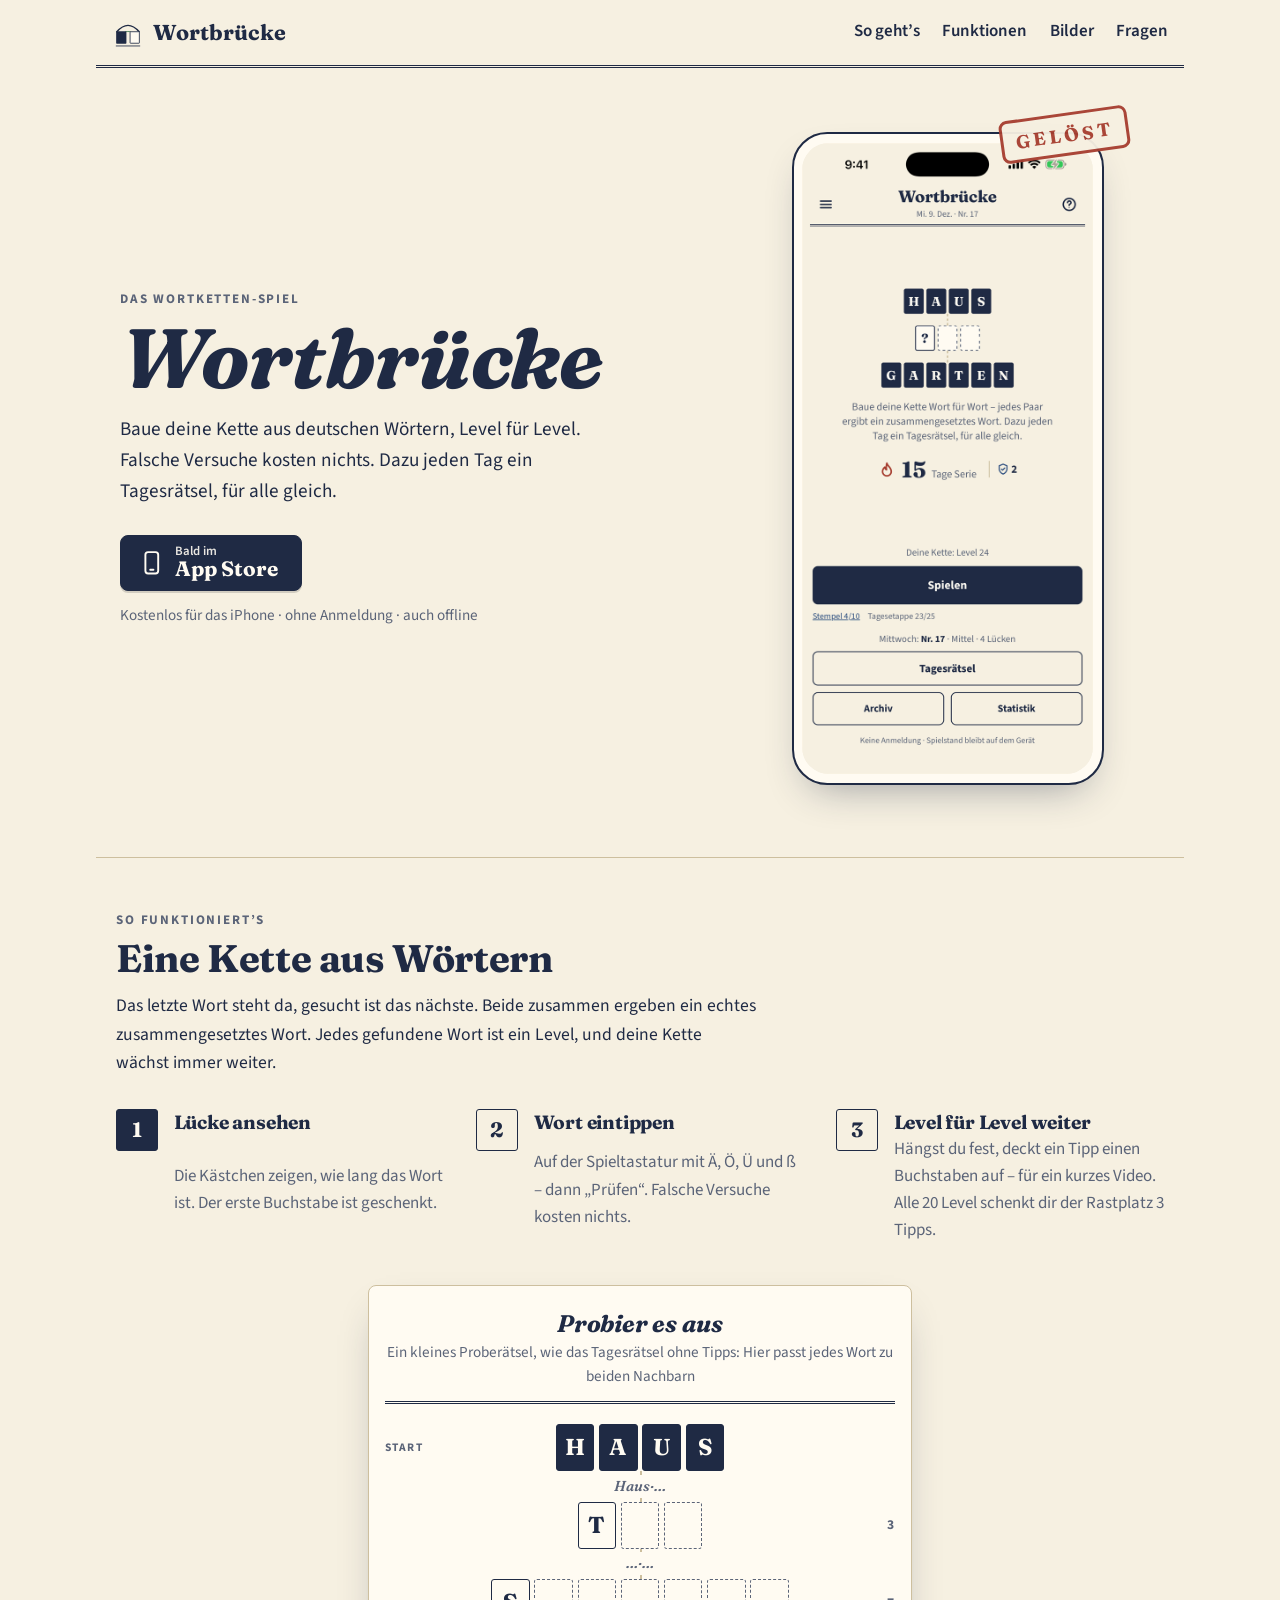
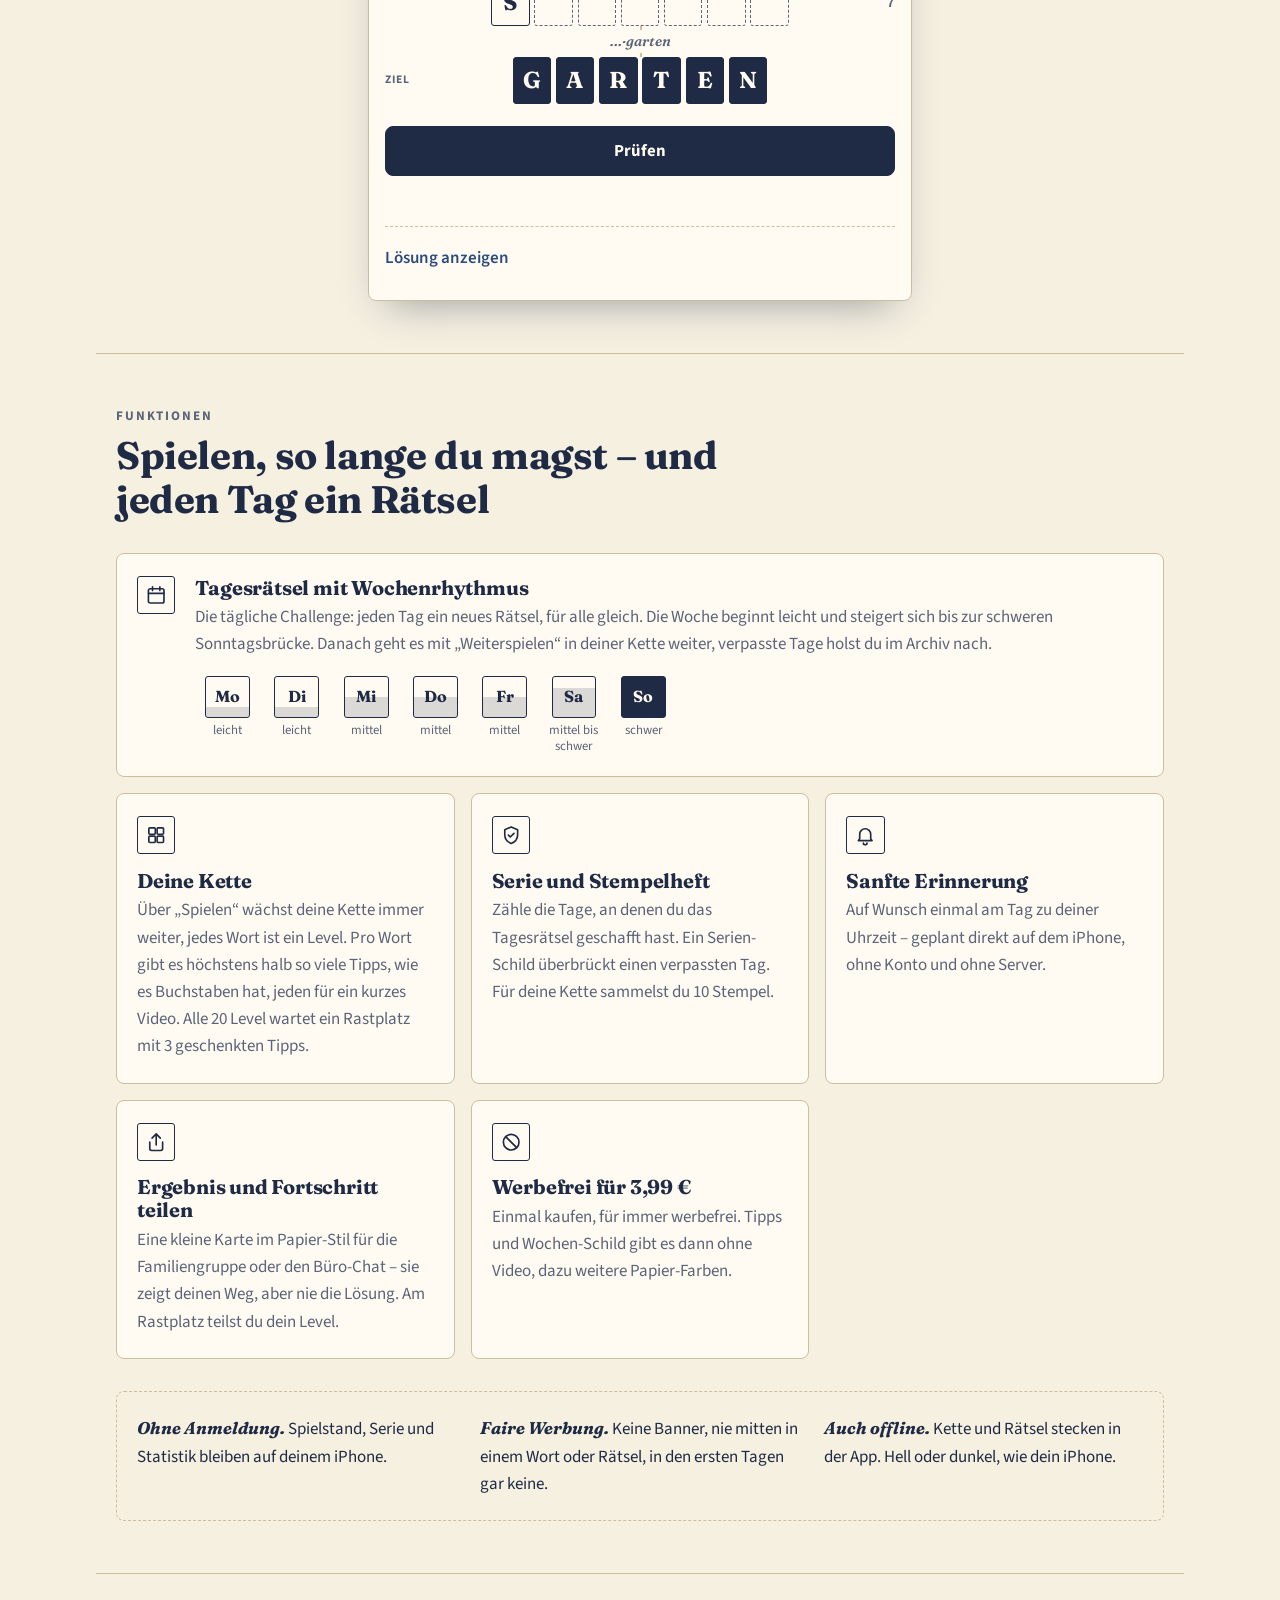
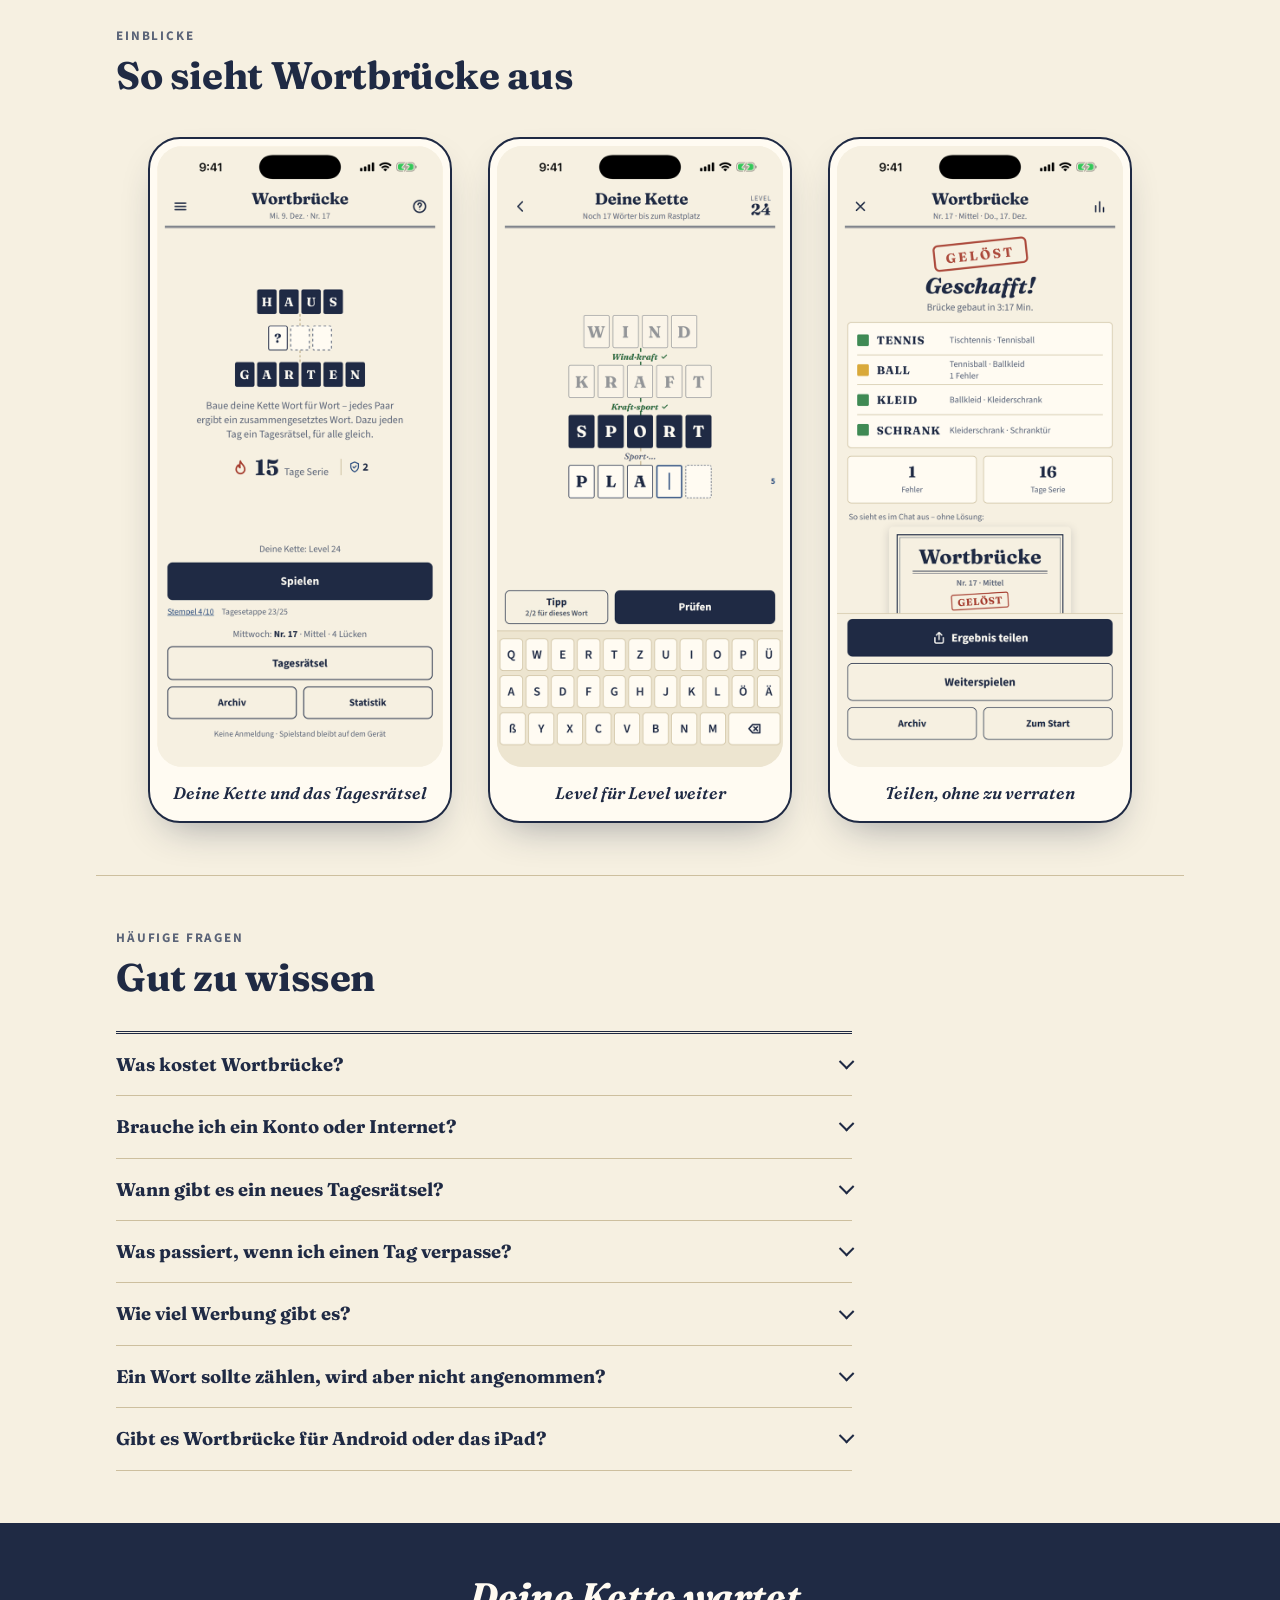
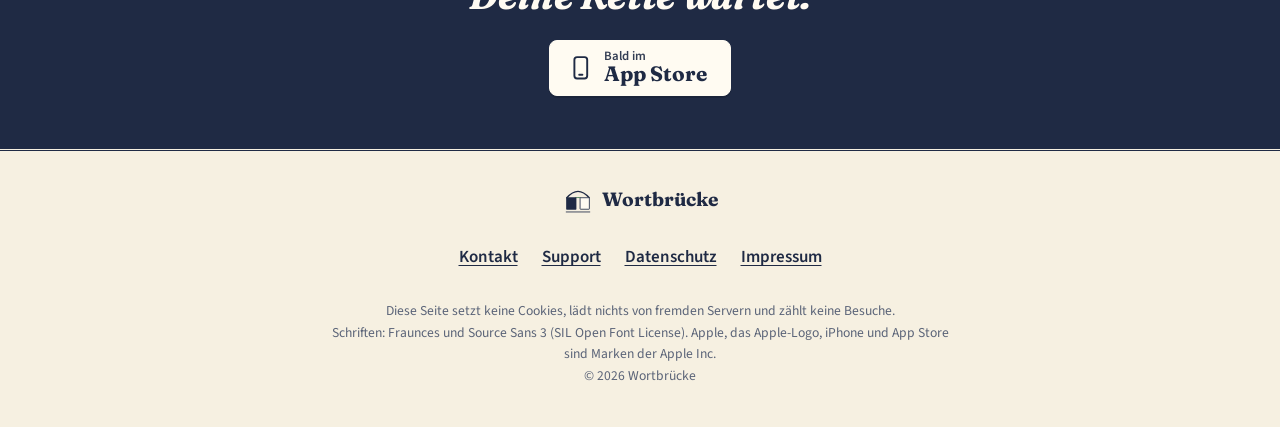
==== commit b93c5b2a: "Proberaetsel ohne Tipp-Knopf (wie Tagesraetsel), Untertitel angepasst; Galerie-Bilder 02 (Kette mit " ====
--- a/index.html
+++ b/index.html
@@ -130,7 +130,7 @@
   <div class="probe" id="probe" aria-labelledby="probe-titel">
     <div class="probe-kopf">
       <h3 id="probe-titel">Probier es aus</h3>
-      <p class="probe-sub">Ein kleines Proberätsel: Hier passt jedes Wort zu beiden Nachbarn</p>
+      <p class="probe-sub">Ein kleines Proberätsel, wie das Tagesrätsel ohne Tipps: Hier passt jedes Wort zu beiden Nachbarn</p>
     </div>
 
     <form class="kette" id="kette" novalidate autocomplete="off">
@@ -162,9 +162,6 @@
         <span class="kacheln" aria-label="Zielwort: GARTEN"><span class="k">G</span><span class="k">A</span><span class="k">R</span><span class="k">T</span><span class="k">E</span><span class="k">N</span></span></div>
 
       <div class="probe-knoepfe">
-        <button type="button" class="knopf neben" id="probe-tipp">
-          <svg viewBox="0 0 24 24" aria-hidden="true" focusable="false"><path d="M9 18h6M10 21h4M12 3a6 6 0 0 0-3.5 10.9c.6.5 1 1.2 1 2V16h5v-.1c0-.8.4-1.5 1-2A6 6 0 0 0 12 3z" fill="none" stroke="currentColor" stroke-width="2" stroke-linecap="round" stroke-linejoin="round"/></svg>
-          Tipp</button>
         <button type="submit" class="knopf haupt">Prüfen</button>
       </div>
       <p class="meldung" id="probe-meldung" role="status" aria-live="polite"></p>
@@ -246,9 +243,9 @@
       <figcaption>Deine Kette und das Tagesrätsel</figcaption>
     </figure>
     <figure class="telefon klein" data-bild>
-      <img src="/screenshots/02-spiel.png" width="660" height="1434" loading="lazy" alt="Tagesrätsel im Spiel: KIND, SPIEL, eine Lücke mit FEL, zwei weitere Lücken und das Ziel LAUS; unten Tipp, Prüfen und die Spieltastatur mit Umlauten.">
+      <img src="/screenshots/02-spiel.png" width="660" height="1434" loading="lazy" alt="Deine Kette auf Level 24: WIND, KRAFT, SPORT und die Lücke PLA mit fünf Buchstaben; unten Tipp, Prüfen und die Spieltastatur mit Umlauten.">
       <span class="bild-ersatz" aria-hidden="true">Bild folgt</span>
-      <figcaption>Wort für Wort zum Ziel</figcaption>
+      <figcaption>Level für Level weiter</figcaption>
     </figure>
     <figure class="telefon klein" data-bild>
       <img src="/screenshots/03-ergebnis.png" width="660" height="1434" loading="lazy" alt="Ergebnis des Tagesrätsels mit dem Stempel „Gelöst“, der Übersicht der gefundenen Wörter, einer Teilen-Karte ohne Lösung und dem Knopf Weiterspielen.">
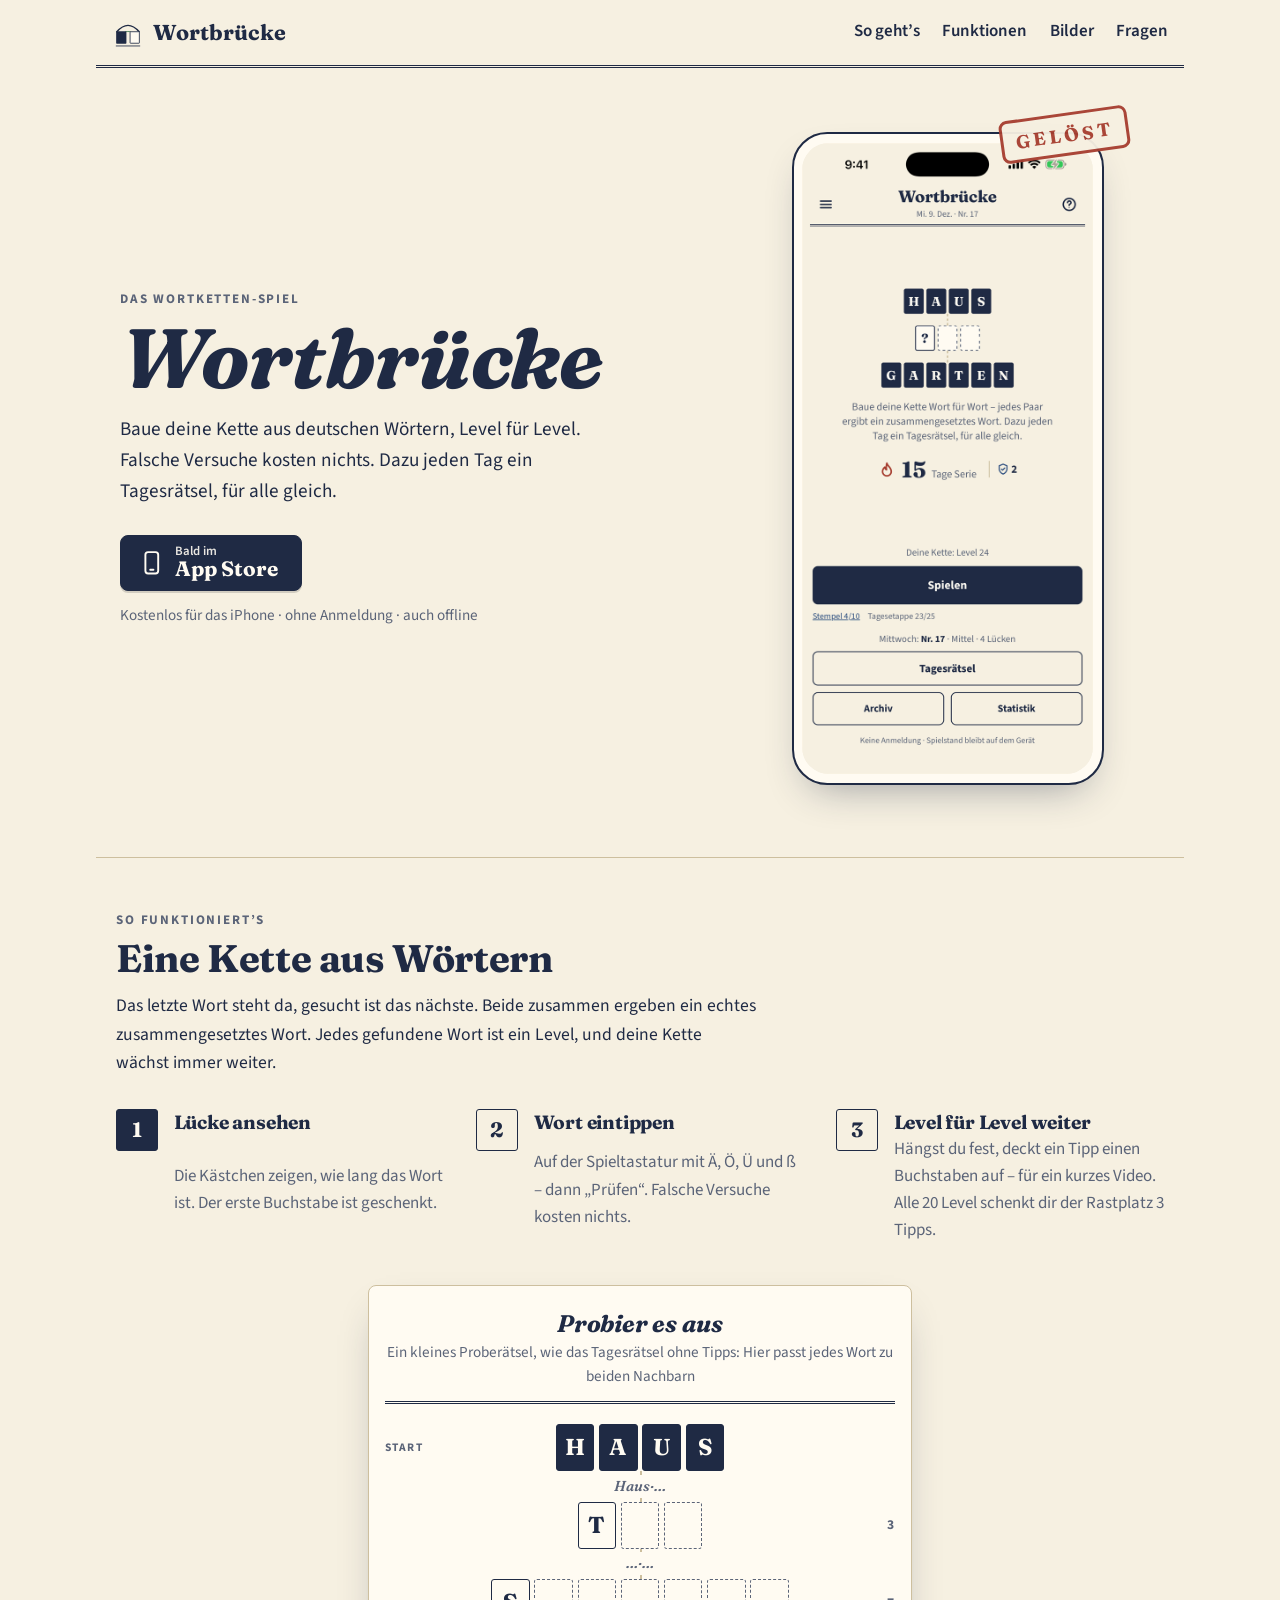
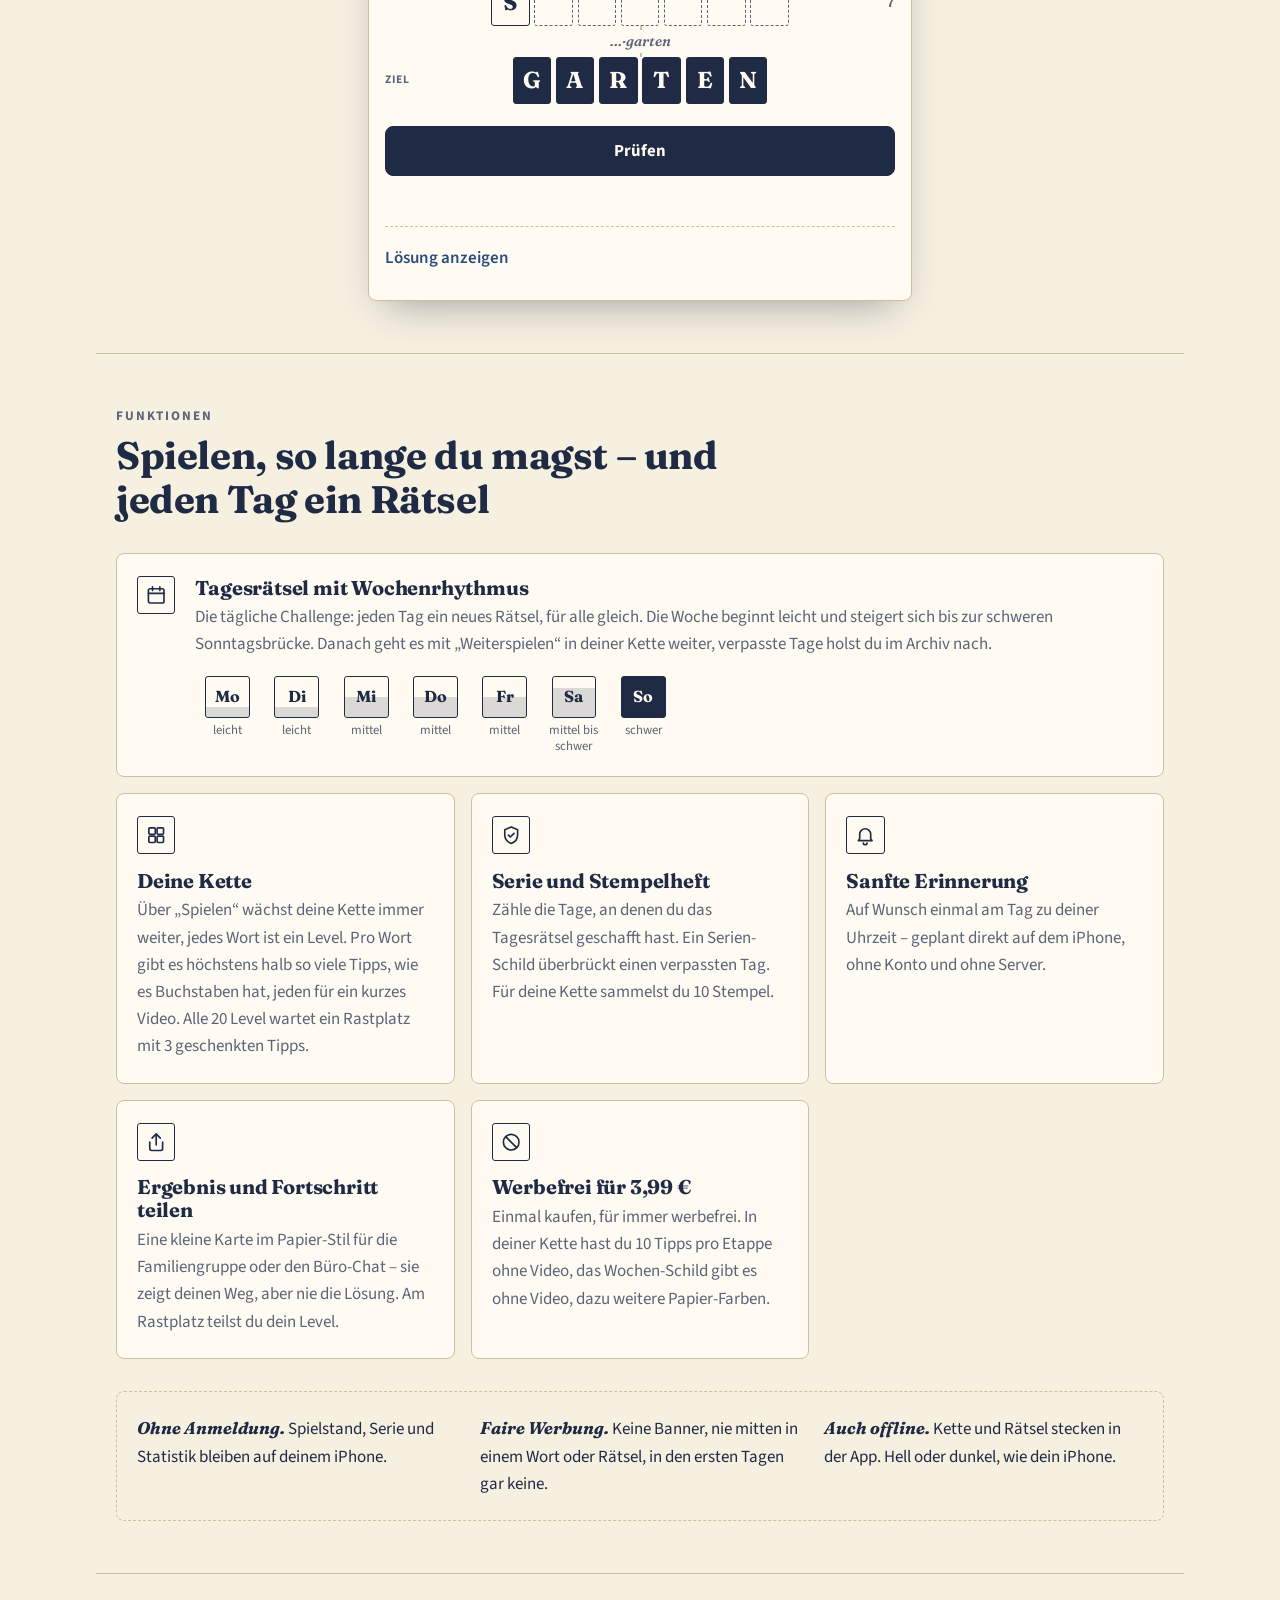
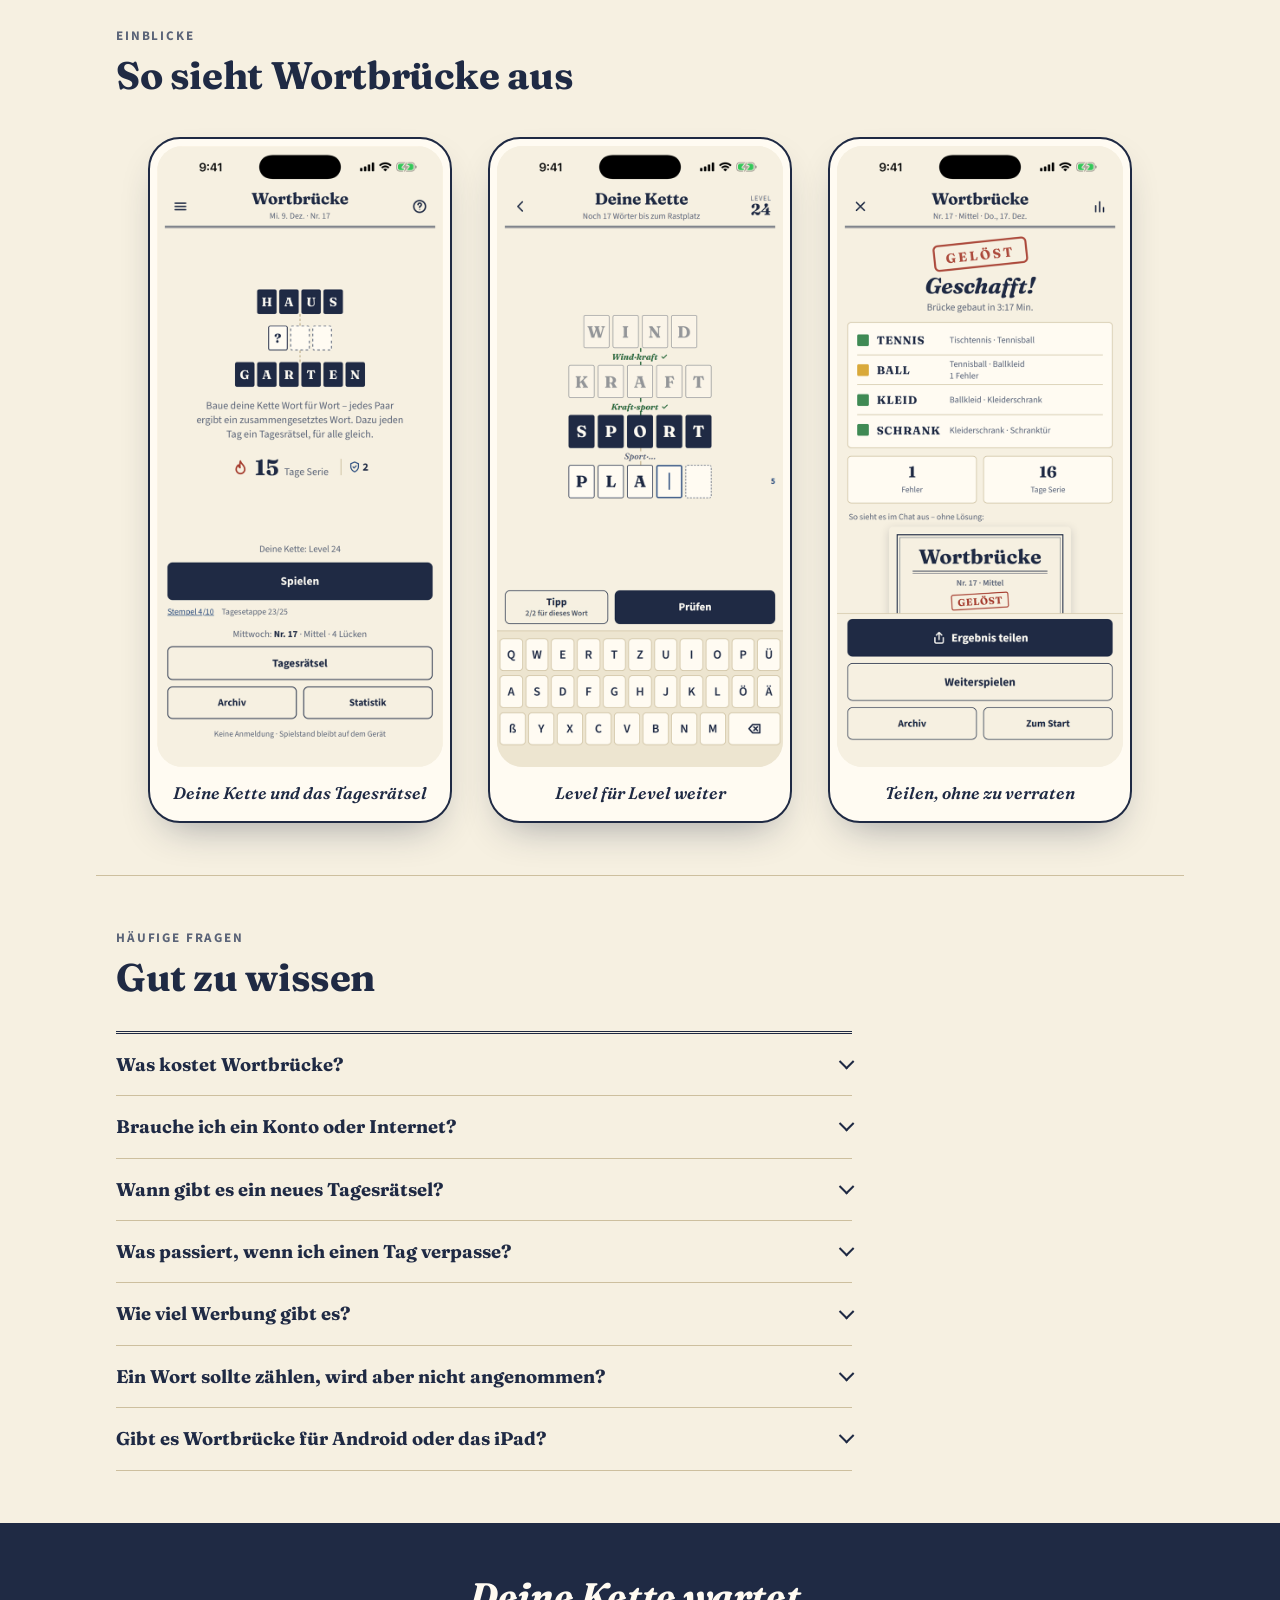
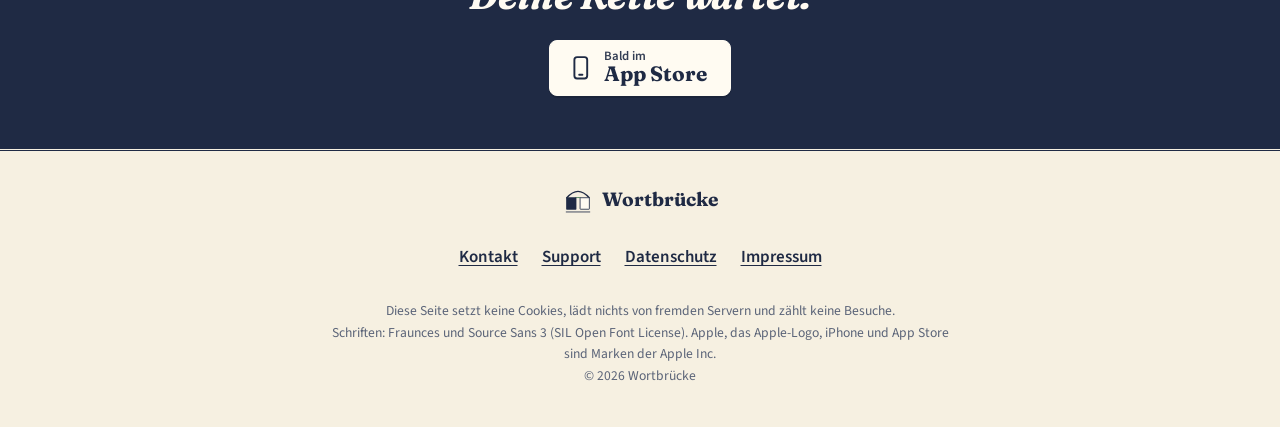
==== commit 08107df2: "Texte auf Build 132: Werbefrei 10 Tipps pro Etappe, danach freiwillig 1 Tipp per Video (dann Google-" ====
--- a/index.html
+++ b/index.html
@@ -219,7 +219,7 @@
     <li class="funktion">
       <svg viewBox="0 0 24 24" aria-hidden="true" focusable="false"><circle cx="12" cy="12" r="8.5"/><path d="M6 6l12 12"/></svg>
       <h3>Werbefrei für 3,99 €</h3>
-      <p>Einmal kaufen, für immer werbefrei. Tipps und Wochen-Schild gibt es dann ohne Video, dazu weitere Papier-Farben.</p>
+      <p>Einmal kaufen, für immer werbefrei. In deiner Kette hast du 10 Tipps pro Etappe ohne Video, das Wochen-Schild gibt es ohne Video, dazu weitere Papier-Farben.</p>
     </li>
   </ul>
 
@@ -280,7 +280,7 @@
     </details>
     <details>
       <summary>Wie viel Werbung gibt es?</summary>
-      <p>Wenig: keine Banner und nie Werbung mitten in einem Wort oder Rätsel. In den ersten Tagen gibt es gar keine. Danach höchstens einmal am Tag nach dem Tagesrätsel eine Vollbild-Werbung, im Archiv höchstens nach jedem dritten gelösten Rätsel und in deiner Kette nur am Rastplatz, also höchstens alle 20 Level. Videos für einen Tipp in deiner Kette schaust du nur, wenn du möchtest.</p>
+      <p>Wenig: keine Banner und nie Werbung mitten in einem Wort oder Rätsel. In den ersten Tagen gibt es gar keine. Danach höchstens einmal am Tag nach dem Tagesrätsel eine Vollbild-Werbung, im Archiv höchstens nach jedem dritten gelösten Rätsel und in deiner Kette nur zwischen zwei Wörtern: etwa alle 4 gelösten Wörter, mindestens 2 Minuten Abstand. Hängst du gerade fest, wartet die Werbung lieber ein Wort länger. Videos für einen Tipp in deiner Kette schaust du nur, wenn du möchtest.</p>
     </details>
     <details>
       <summary>Ein Wort sollte zählen, wird aber nicht angenommen?</summary>
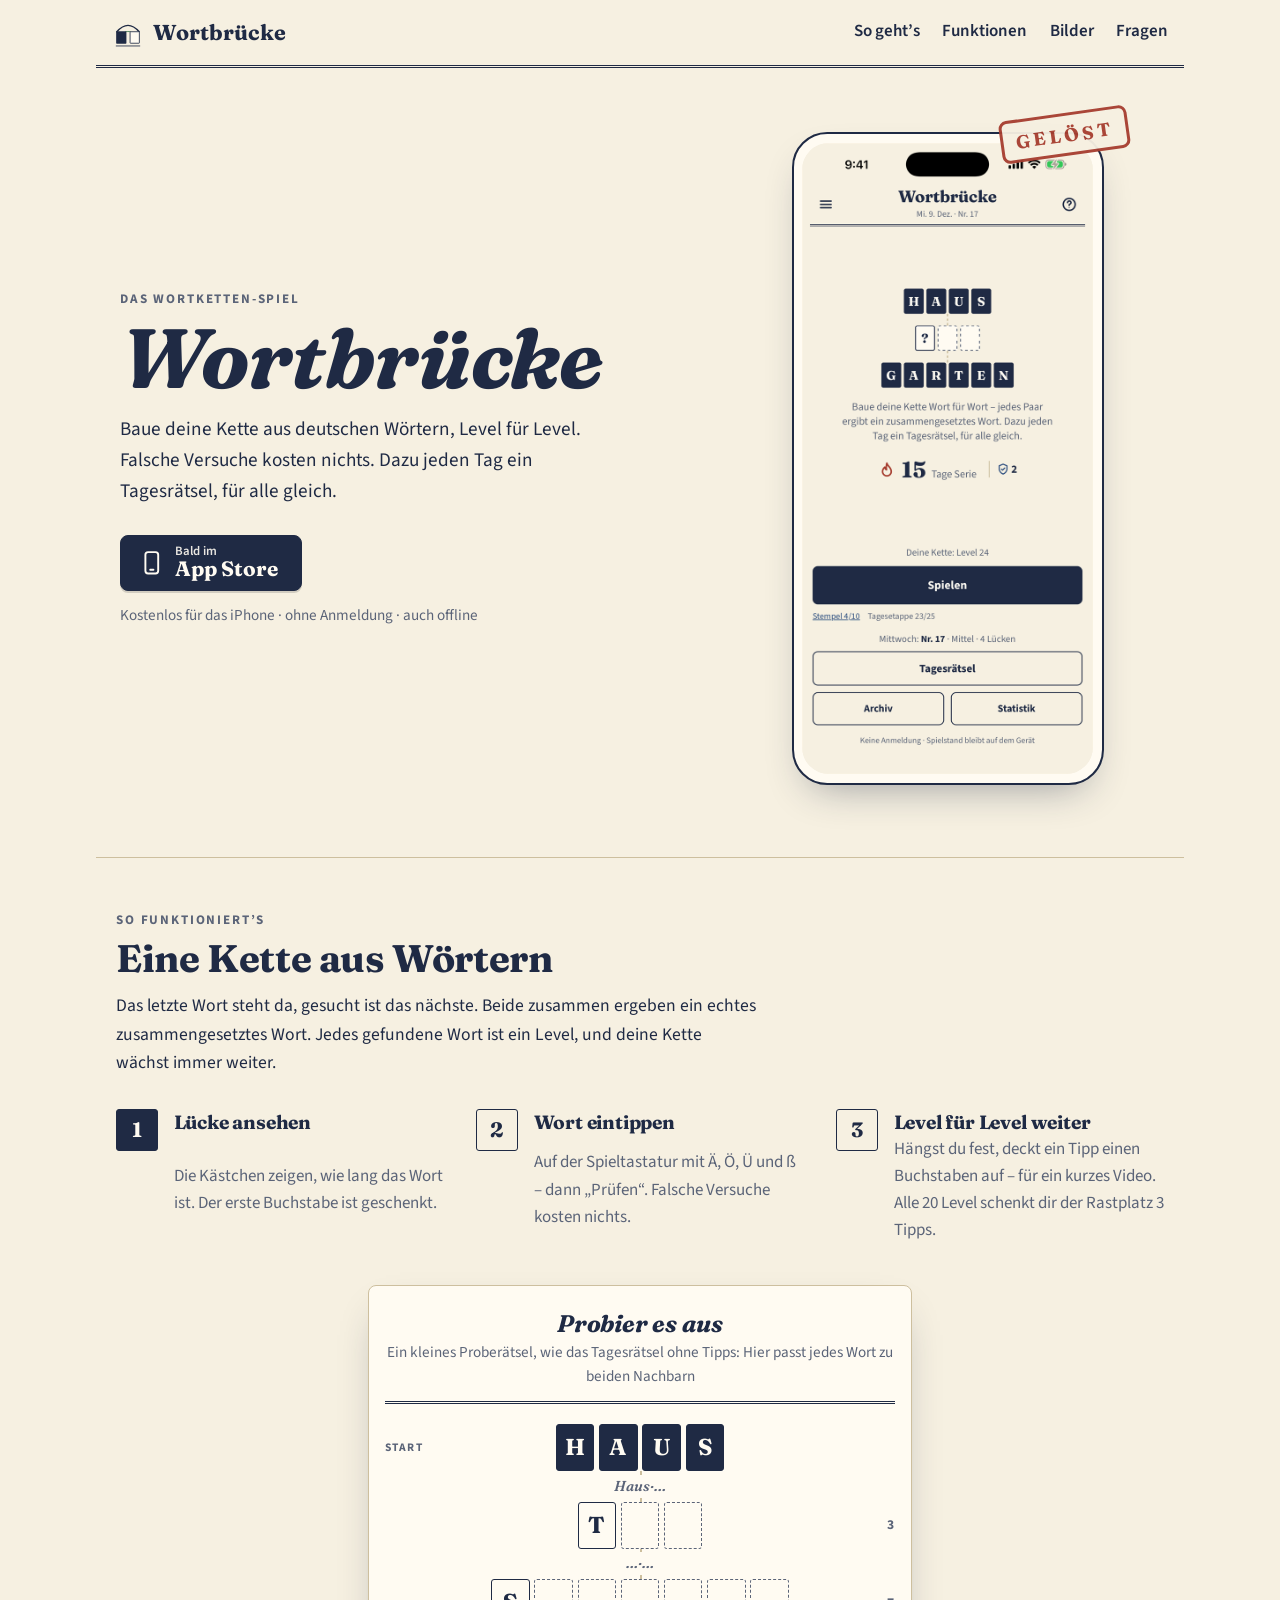
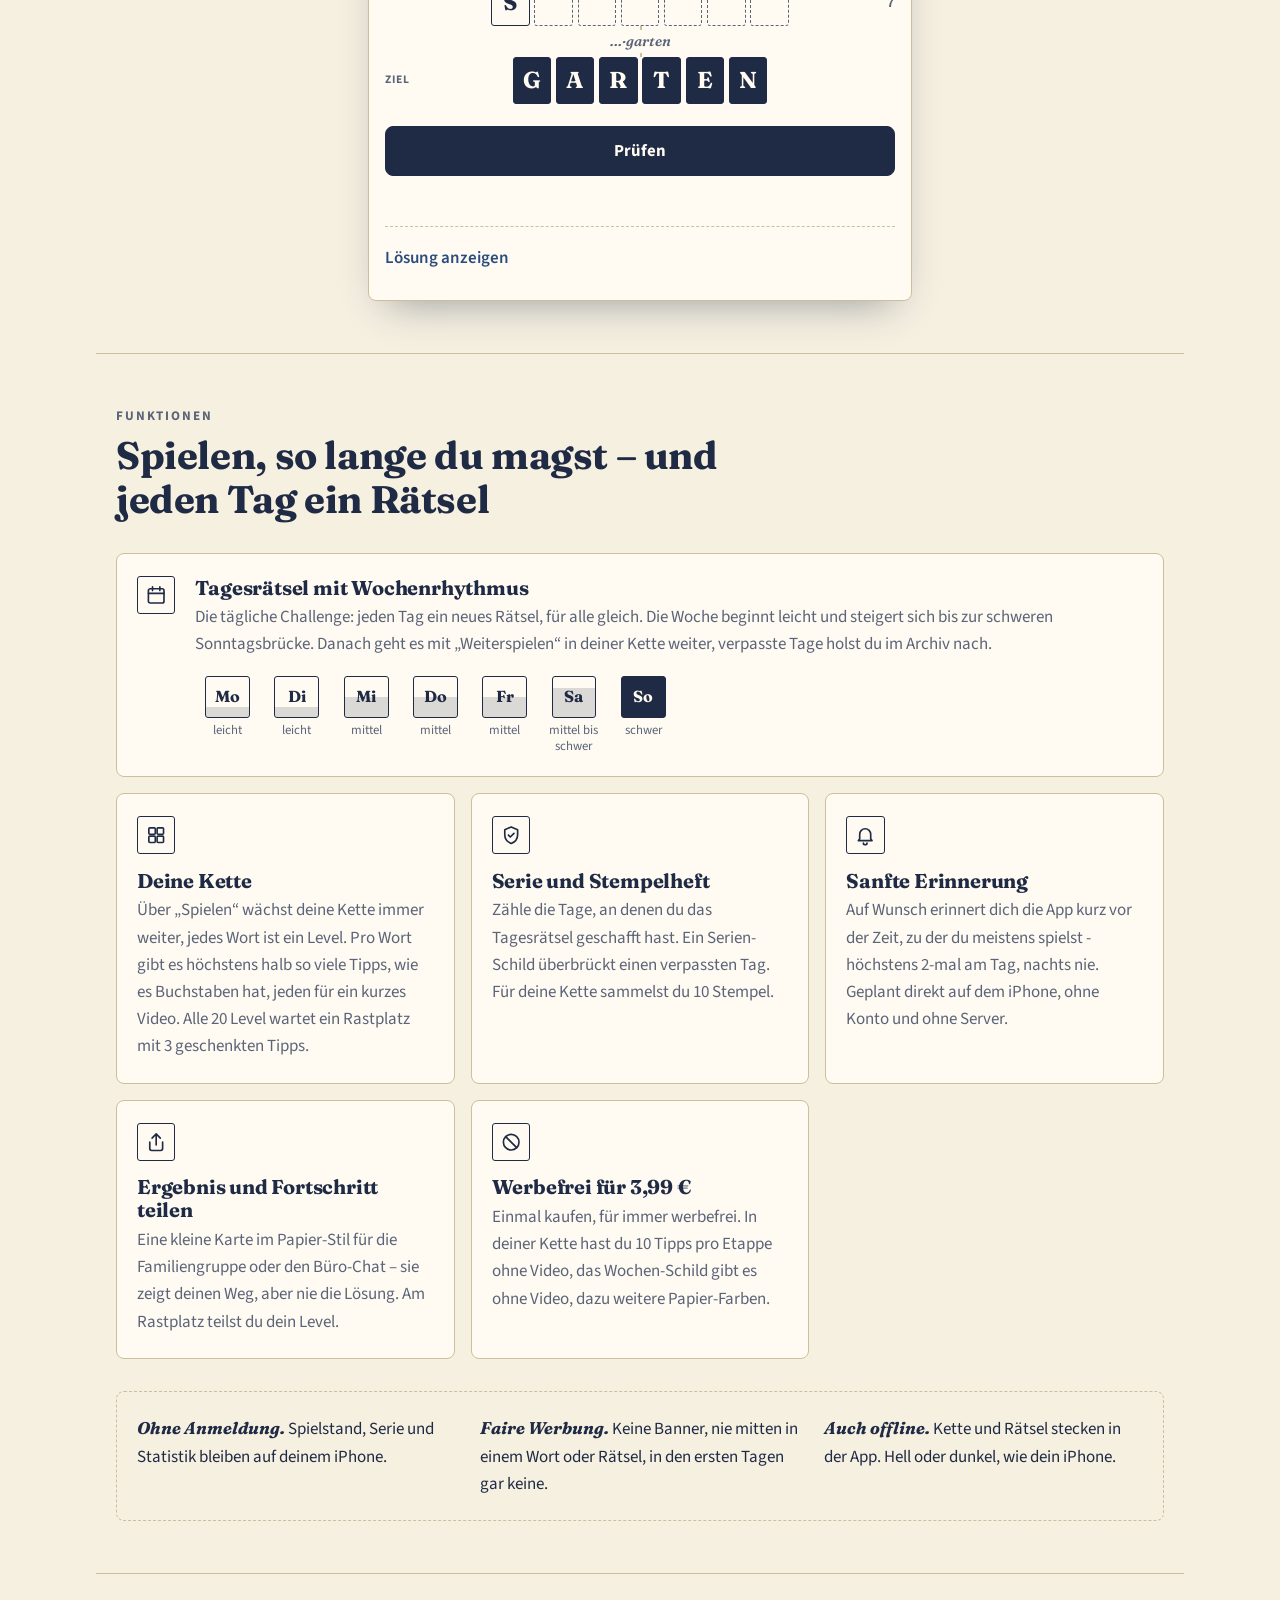
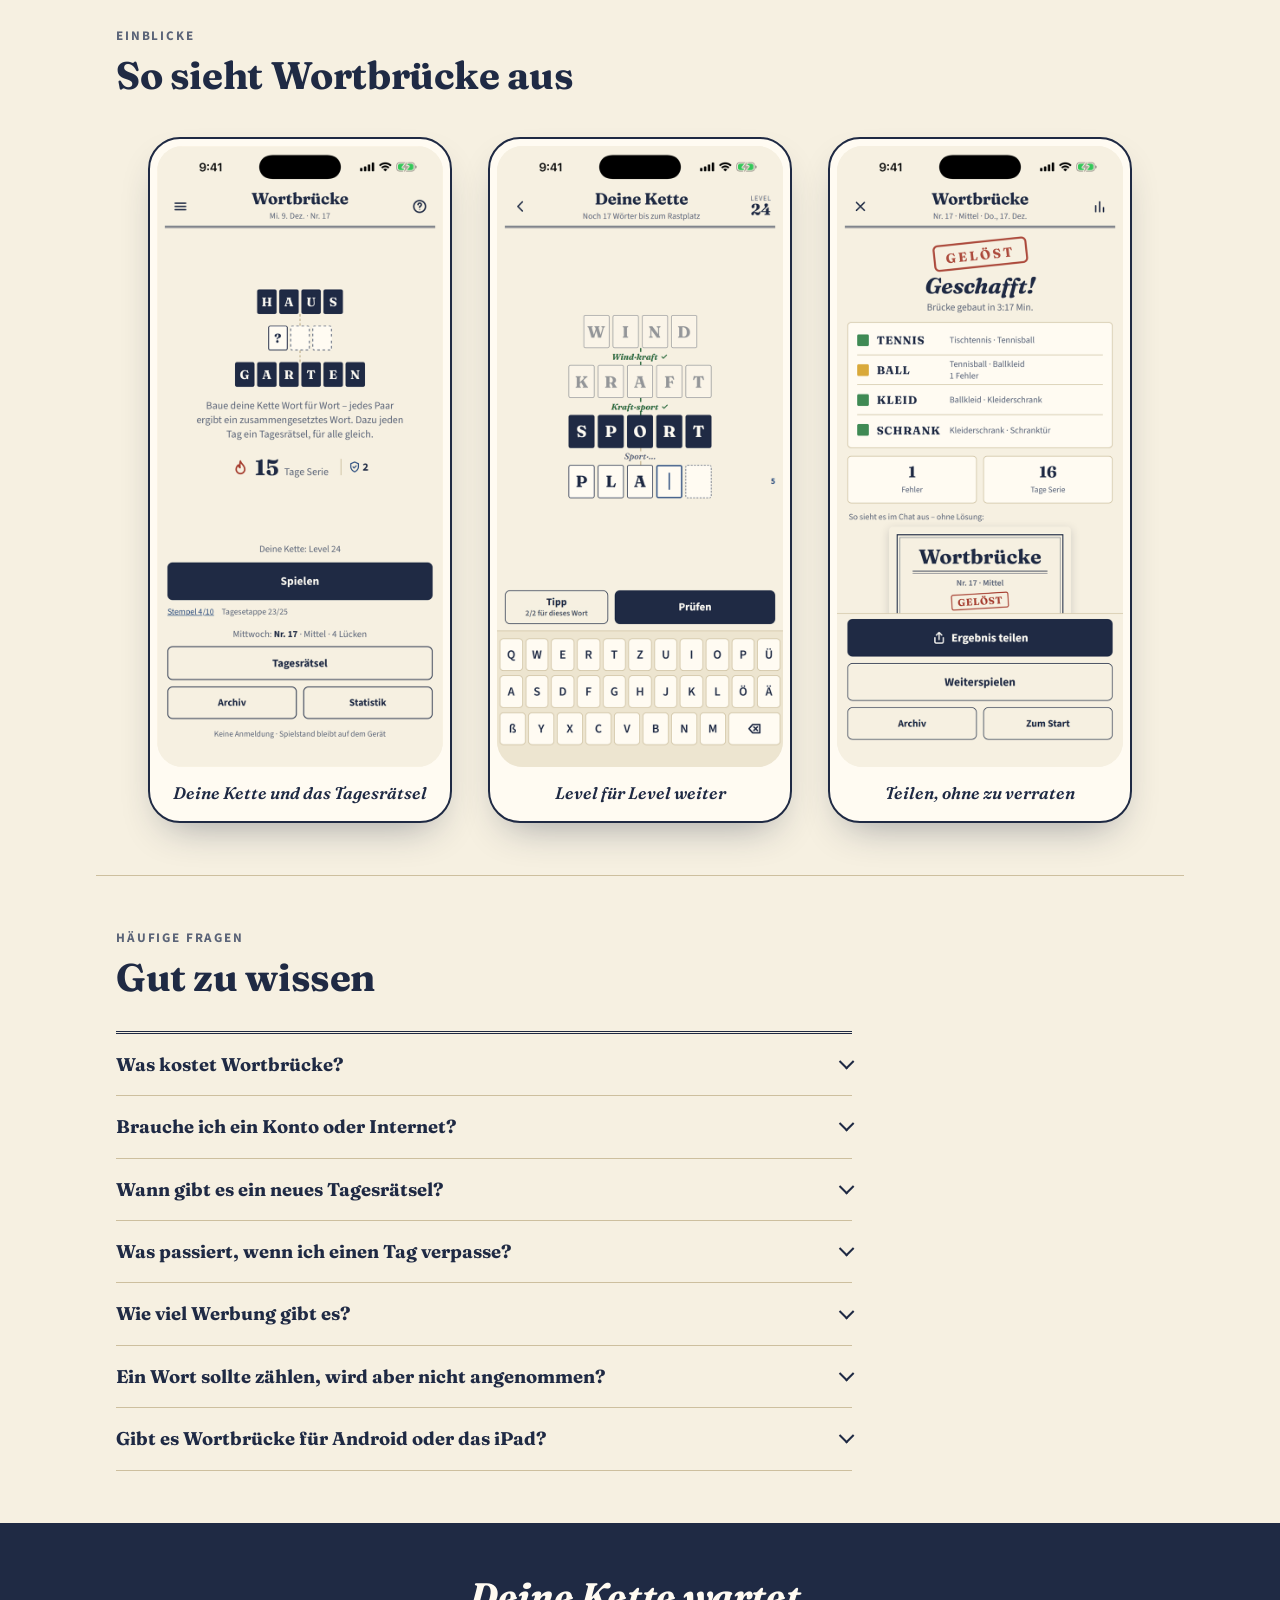
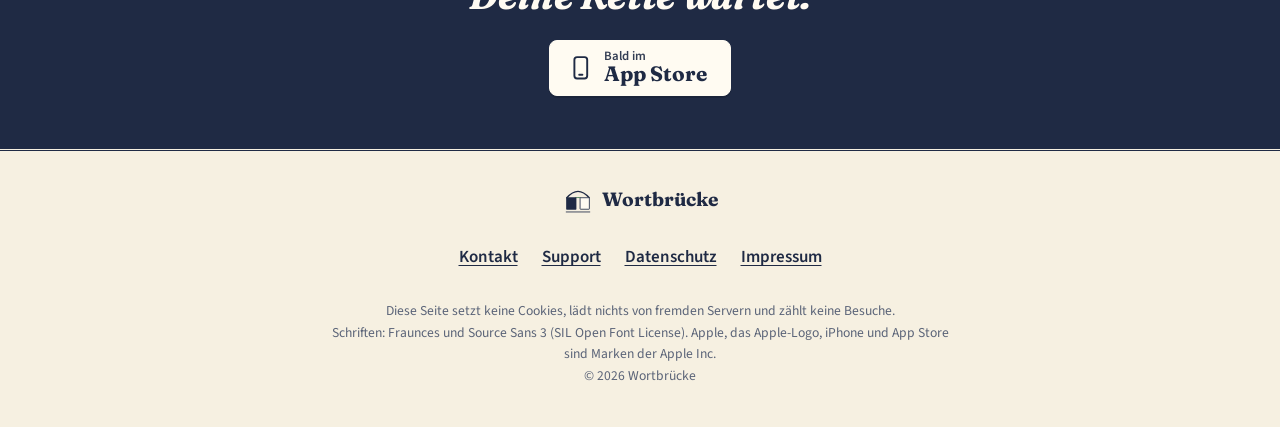
==== commit d9c45250: "Texte auf Build 133: Erinnerungen ohne Uhrzeit-Auswahl (Uhrzeit aus den Spielzeiten der letzten 7 Sp" ====
--- a/index.html
+++ b/index.html
@@ -209,7 +209,7 @@
     <li class="funktion">
       <svg viewBox="0 0 24 24" aria-hidden="true" focusable="false"><path d="M6 16V11a6 6 0 0 1 12 0v5l1.5 2h-15z"/><path d="M10 20.5a2 2 0 0 0 4 0"/></svg>
       <h3>Sanfte Erinnerung</h3>
-      <p>Auf Wunsch einmal am Tag zu deiner Uhrzeit – geplant direkt auf dem iPhone, ohne Konto und ohne Server.</p>
+      <p>Auf Wunsch erinnert dich die App kurz vor der Zeit, zu der du meistens spielst - höchstens 2-mal am Tag, nachts nie. Geplant direkt auf dem iPhone, ohne Konto und ohne Server.</p>
     </li>
     <li class="funktion">
       <svg viewBox="0 0 24 24" aria-hidden="true" focusable="false"><path d="M12 15V3M7.5 7.5L12 3l4.5 4.5M5 12v7a2 2 0 0 0 2 2h10a2 2 0 0 0 2-2v-7"/></svg>
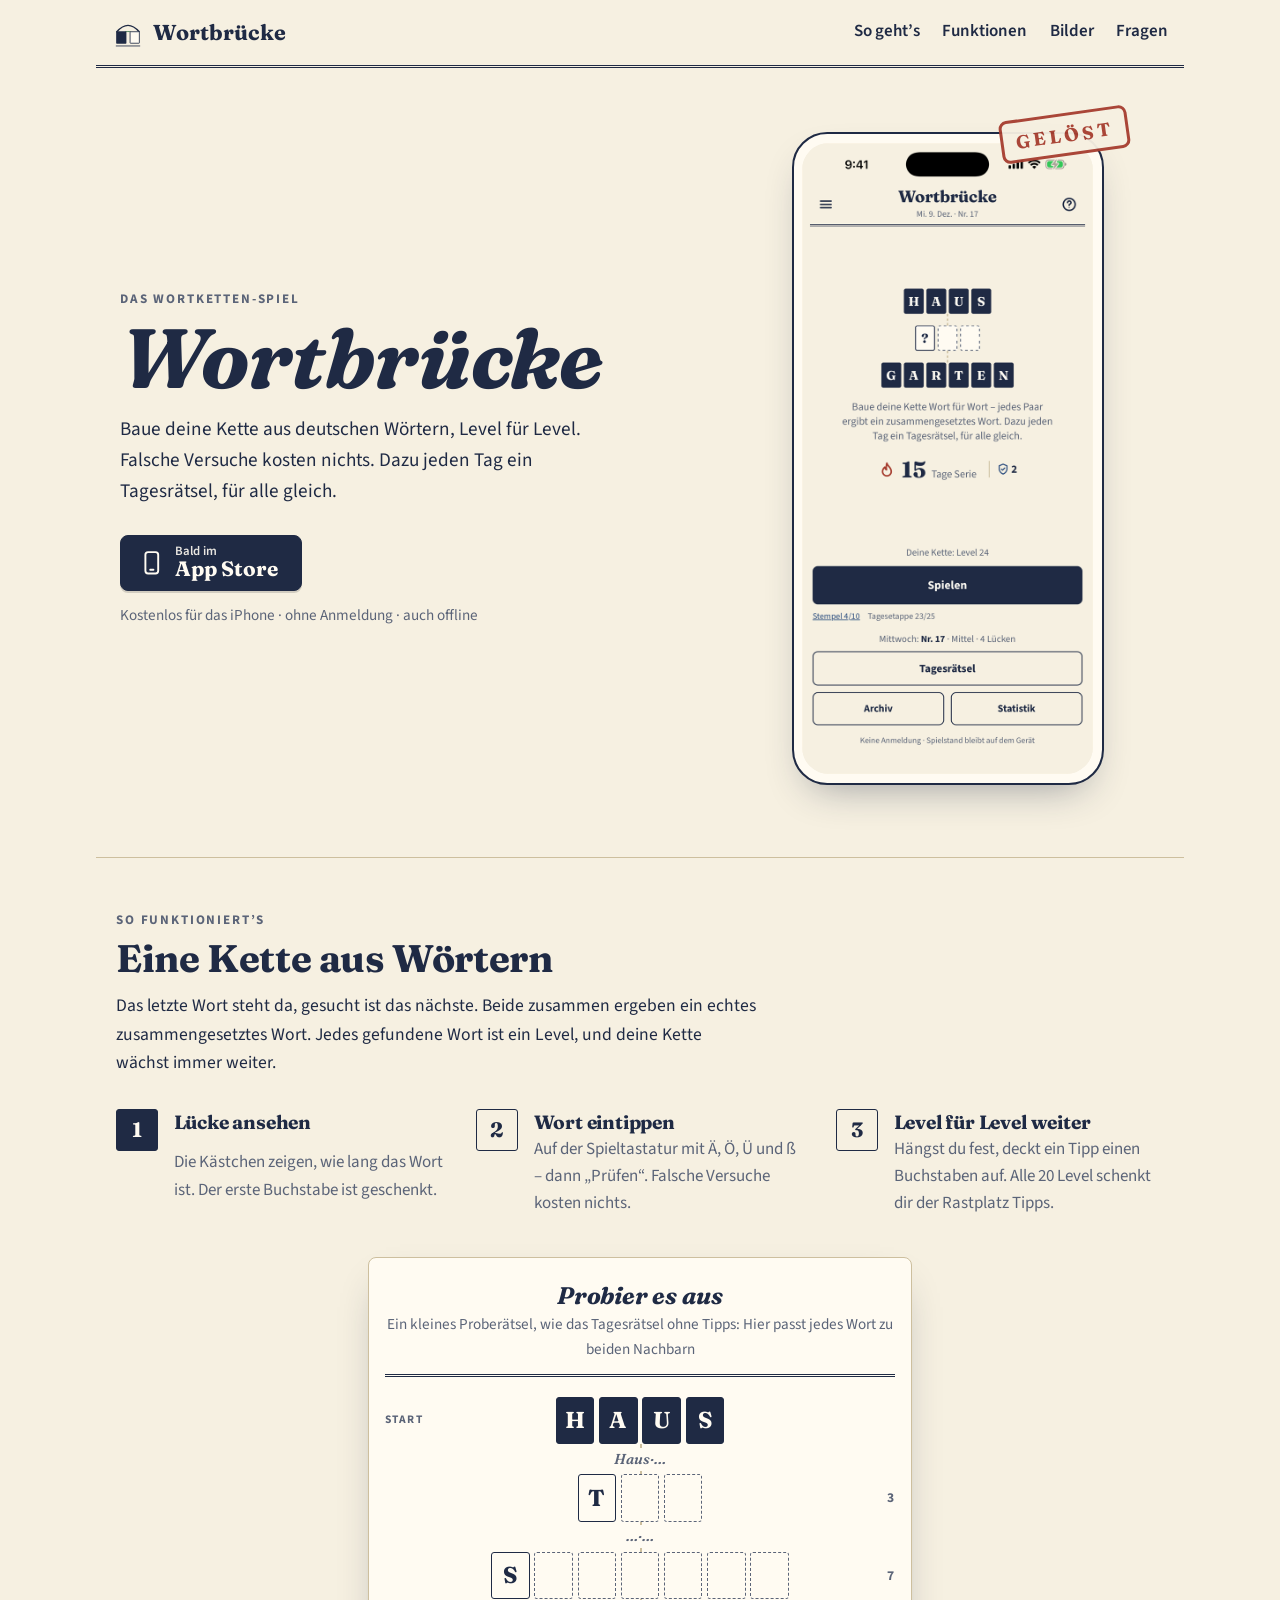
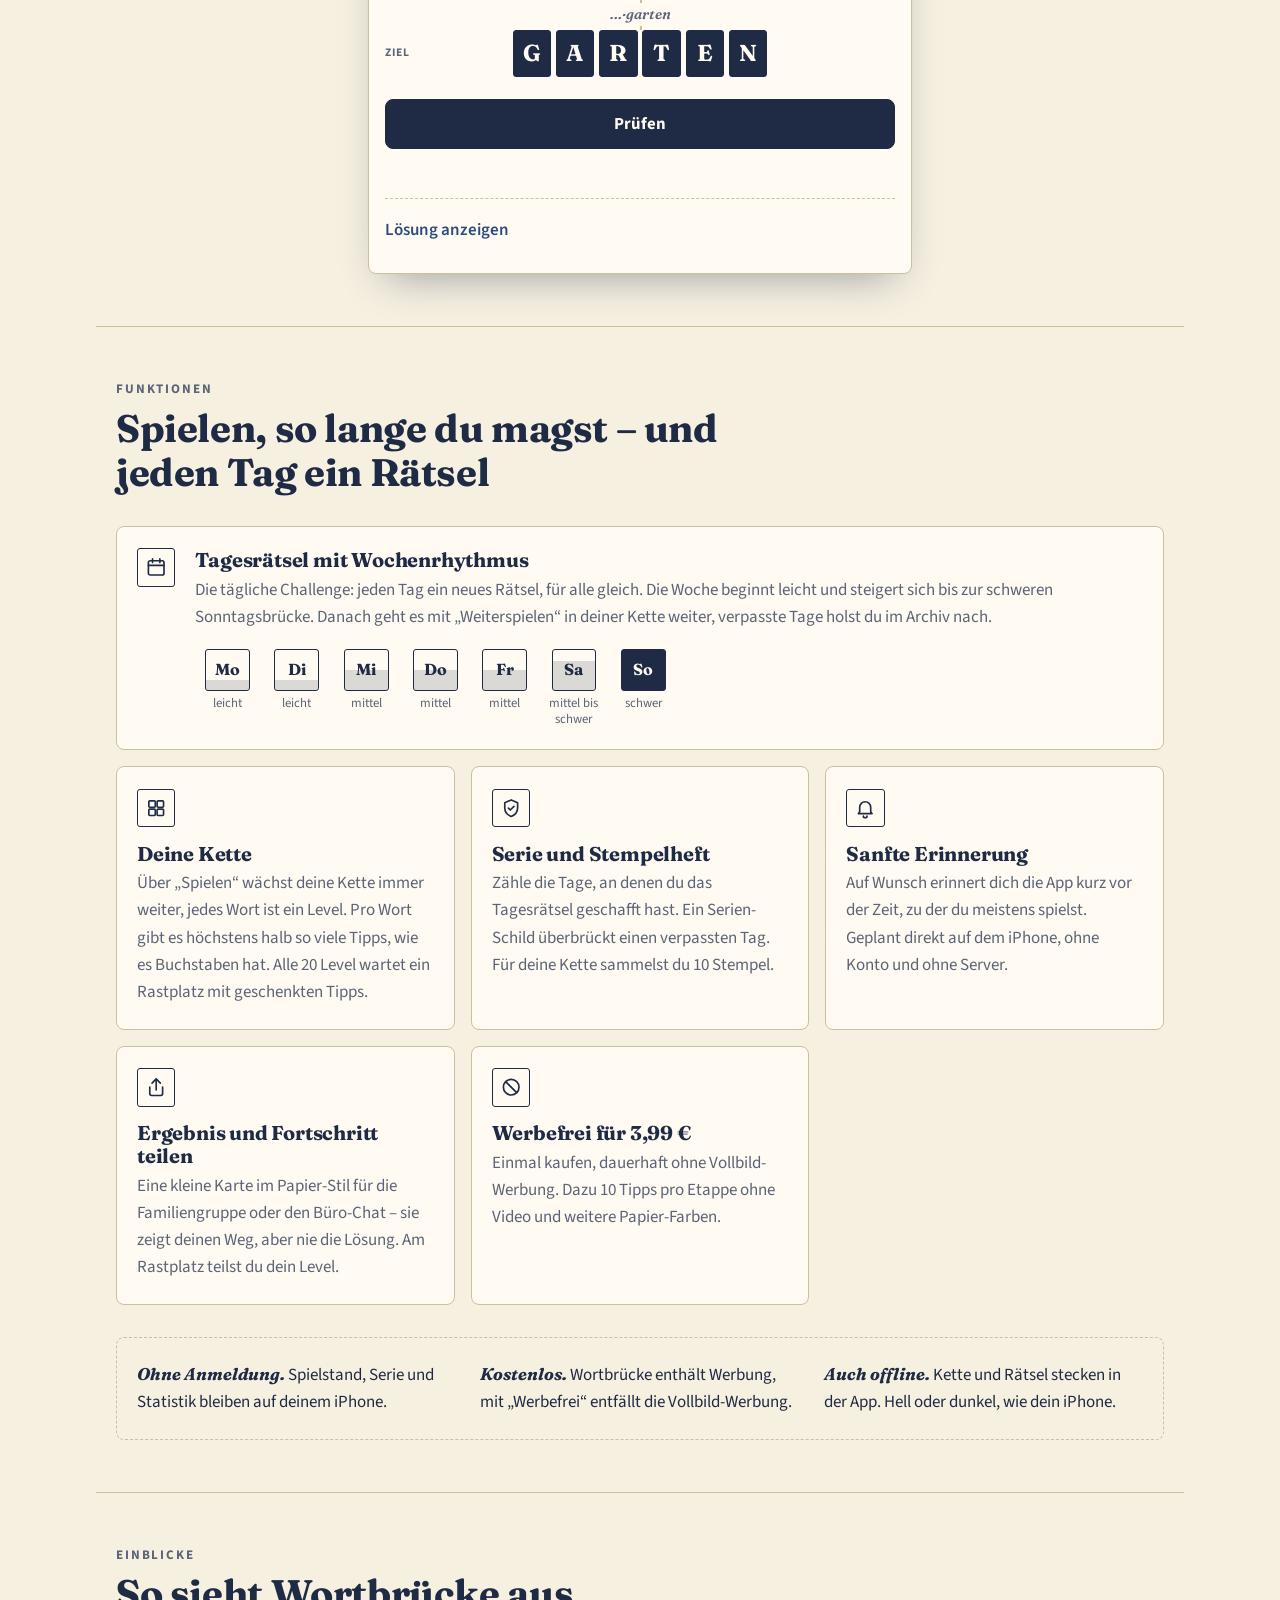
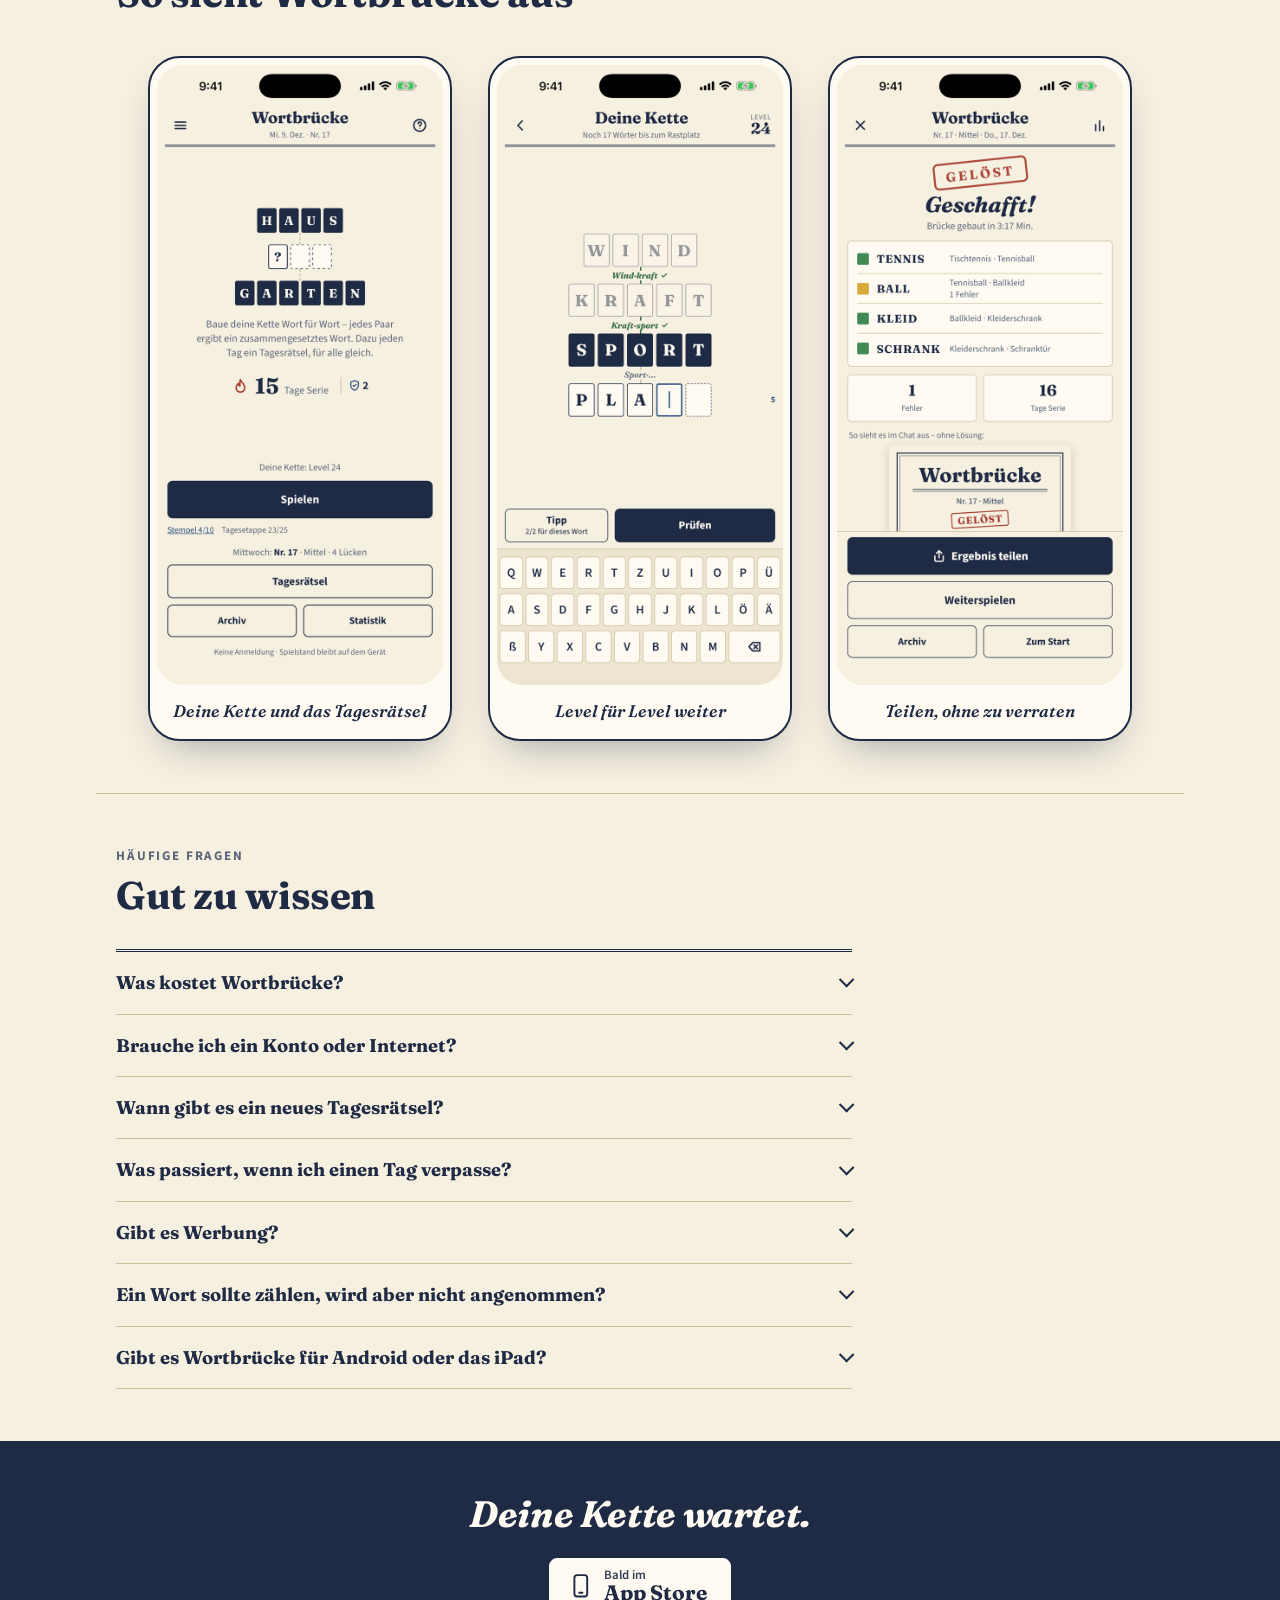
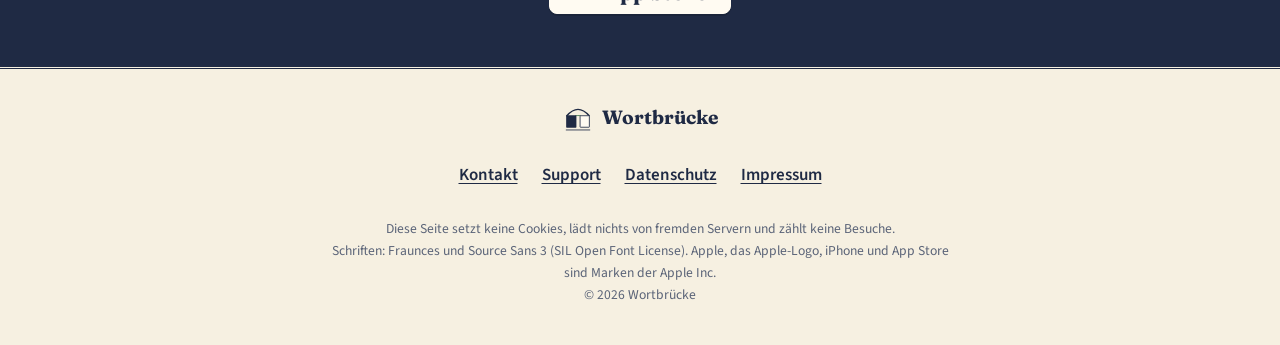
==== commit b03fb607: "Startseite und Support gekuerzt: keine Angaben mehr, wann oder wie oft Werbung kommt; keine kleintei" ====
--- a/index.html
+++ b/index.html
@@ -124,7 +124,7 @@
   <ol class="schritte">
     <li><span class="nr" aria-hidden="true">1</span><h3>Lücke ansehen</h3><p>Die Kästchen zeigen, wie lang das Wort ist. Der erste Buchstabe ist geschenkt.</p></li>
     <li><span class="nr" aria-hidden="true">2</span><h3>Wort eintippen</h3><p>Auf der Spieltastatur mit Ä, Ö, Ü und ß – dann „Prüfen“. Falsche Versuche kosten nichts.</p></li>
-    <li><span class="nr" aria-hidden="true">3</span><h3>Level für Level weiter</h3><p>Hängst du fest, deckt ein Tipp einen Buchstaben auf – für ein kurzes Video. Alle 20 Level schenkt dir der Rastplatz 3 Tipps.</p></li>
+    <li><span class="nr" aria-hidden="true">3</span><h3>Level für Level weiter</h3><p>Hängst du fest, deckt ein Tipp einen Buchstaben auf. Alle 20 Level schenkt dir der Rastplatz Tipps.</p></li>
   </ol>
 
   <div class="probe" id="probe" aria-labelledby="probe-titel">
@@ -199,7 +199,7 @@
     <li class="funktion">
       <svg viewBox="0 0 24 24" aria-hidden="true" focusable="false"><rect x="4" y="4" width="7" height="7" rx="1"/><rect x="13" y="4" width="7" height="7" rx="1"/><rect x="4" y="13" width="7" height="7" rx="1"/><rect x="13" y="13" width="7" height="7" rx="1"/></svg>
       <h3>Deine Kette</h3>
-      <p>Über „Spielen“ wächst deine Kette immer weiter, jedes Wort ist ein Level. Pro Wort gibt es höchstens halb so viele Tipps, wie es Buchstaben hat, jeden für ein kurzes Video. Alle 20 Level wartet ein Rastplatz mit 3 geschenkten Tipps.</p>
+      <p>Über „Spielen“ wächst deine Kette immer weiter, jedes Wort ist ein Level. Pro Wort gibt es höchstens halb so viele Tipps, wie es Buchstaben hat. Alle 20 Level wartet ein Rastplatz mit geschenkten Tipps.</p>
     </li>
     <li class="funktion">
       <svg viewBox="0 0 24 24" aria-hidden="true" focusable="false"><path d="M12 3l7 3v5.5c0 4.5-3 8-7 9.5-4-1.5-7-5-7-9.5V6z"/><path d="M9 12l2 2 4-4"/></svg>
@@ -209,7 +209,7 @@
     <li class="funktion">
       <svg viewBox="0 0 24 24" aria-hidden="true" focusable="false"><path d="M6 16V11a6 6 0 0 1 12 0v5l1.5 2h-15z"/><path d="M10 20.5a2 2 0 0 0 4 0"/></svg>
       <h3>Sanfte Erinnerung</h3>
-      <p>Auf Wunsch erinnert dich die App kurz vor der Zeit, zu der du meistens spielst - höchstens 2-mal am Tag, nachts nie. Geplant direkt auf dem iPhone, ohne Konto und ohne Server.</p>
+      <p>Auf Wunsch erinnert dich die App kurz vor der Zeit, zu der du meistens spielst. Geplant direkt auf dem iPhone, ohne Konto und ohne Server.</p>
     </li>
     <li class="funktion">
       <svg viewBox="0 0 24 24" aria-hidden="true" focusable="false"><path d="M12 15V3M7.5 7.5L12 3l4.5 4.5M5 12v7a2 2 0 0 0 2 2h10a2 2 0 0 0 2-2v-7"/></svg>
@@ -219,13 +219,13 @@
     <li class="funktion">
       <svg viewBox="0 0 24 24" aria-hidden="true" focusable="false"><circle cx="12" cy="12" r="8.5"/><path d="M6 6l12 12"/></svg>
       <h3>Werbefrei für 3,99 €</h3>
-      <p>Einmal kaufen, für immer werbefrei. In deiner Kette hast du 10 Tipps pro Etappe ohne Video, das Wochen-Schild gibt es ohne Video, dazu weitere Papier-Farben.</p>
+      <p>Einmal kaufen, dauerhaft ohne Vollbild-Werbung. Dazu 10 Tipps pro Etappe ohne Video und weitere Papier-Farben.</p>
     </li>
   </ul>
 
   <div class="vertrauen">
     <p><strong>Ohne Anmeldung.</strong> Spielstand, Serie und Statistik bleiben auf deinem iPhone.</p>
-    <p><strong>Faire Werbung.</strong> Keine Banner, nie mitten in einem Wort oder Rätsel, in den ersten Tagen gar keine.</p>
+    <p><strong>Kostenlos.</strong> Wortbrücke enthält Werbung, mit „Werbefrei“ entfällt die Vollbild-Werbung.</p>
     <p><strong>Auch offline.</strong> Kette und Rätsel stecken in der App. Hell oder dunkel, wie dein iPhone.</p>
   </div>
 </section>
@@ -264,7 +264,7 @@
   <div class="faq">
     <details>
       <summary>Was kostet Wortbrücke?</summary>
-      <p>Die App ist kostenlos und finanziert sich über wenig Werbung. Wer keine Werbung möchte, kauft einmalig „Werbefrei“ für 3,99 €. Der Kauf gilt dauerhaft und lässt sich in den Einstellungen wiederherstellen.</p>
+      <p>Die App ist kostenlos und enthält Werbung. Mit dem einmaligen Kauf „Werbefrei“ für 3,99 € entfällt die Vollbild-Werbung, dazu gibt es 10 Tipps pro Etappe ohne Video und weitere Papier-Farben. Der Kauf gilt dauerhaft und lässt sich in den Einstellungen wiederherstellen.</p>
     </details>
     <details>
       <summary>Brauche ich ein Konto oder Internet?</summary>
@@ -279,8 +279,8 @@
       <p>Hast du ein Serien-Schild, überbrückt es den verpassten Tag und deine Serie bleibt bestehen. Schilde sammelst du durch gelöste Tagesrätsel; bis zu zwei kannst du gleichzeitig haben.</p>
     </details>
     <details>
-      <summary>Wie viel Werbung gibt es?</summary>
-      <p>Wenig: keine Banner und nie Werbung mitten in einem Wort oder Rätsel. In den ersten Tagen gibt es gar keine. Danach höchstens einmal am Tag nach dem Tagesrätsel eine Vollbild-Werbung, im Archiv höchstens nach jedem dritten gelösten Rätsel und in deiner Kette nur zwischen zwei Wörtern: etwa alle 4 gelösten Wörter, mindestens 2 Minuten Abstand. Hängst du gerade fest, wartet die Werbung lieber ein Wort länger. Videos für einen Tipp in deiner Kette schaust du nur, wenn du möchtest.</p>
+      <summary>Gibt es Werbung?</summary>
+      <p>Ja, Wortbrücke ist kostenlos und enthält Werbung. Wer keine Vollbild-Werbung möchte, kauft einmalig „Werbefrei“.</p>
     </details>
     <details>
       <summary>Ein Wort sollte zählen, wird aber nicht angenommen?</summary>
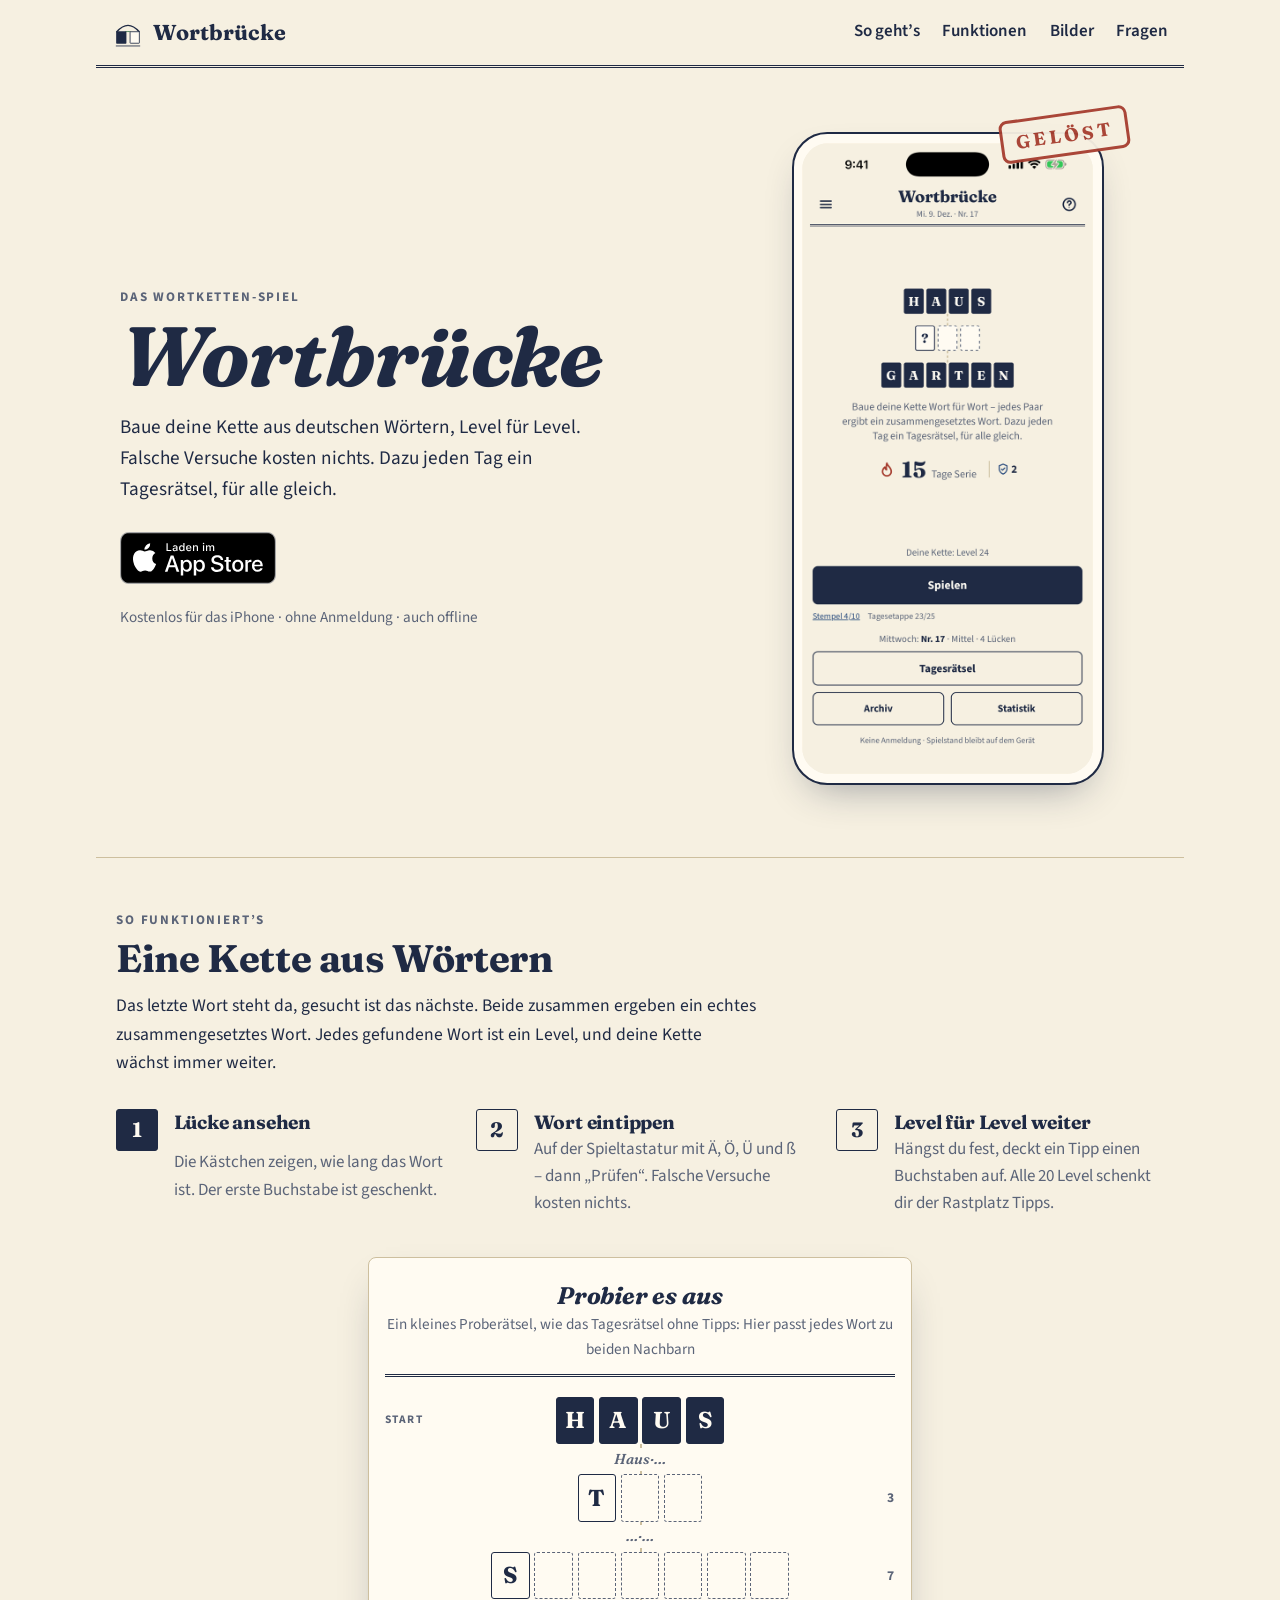
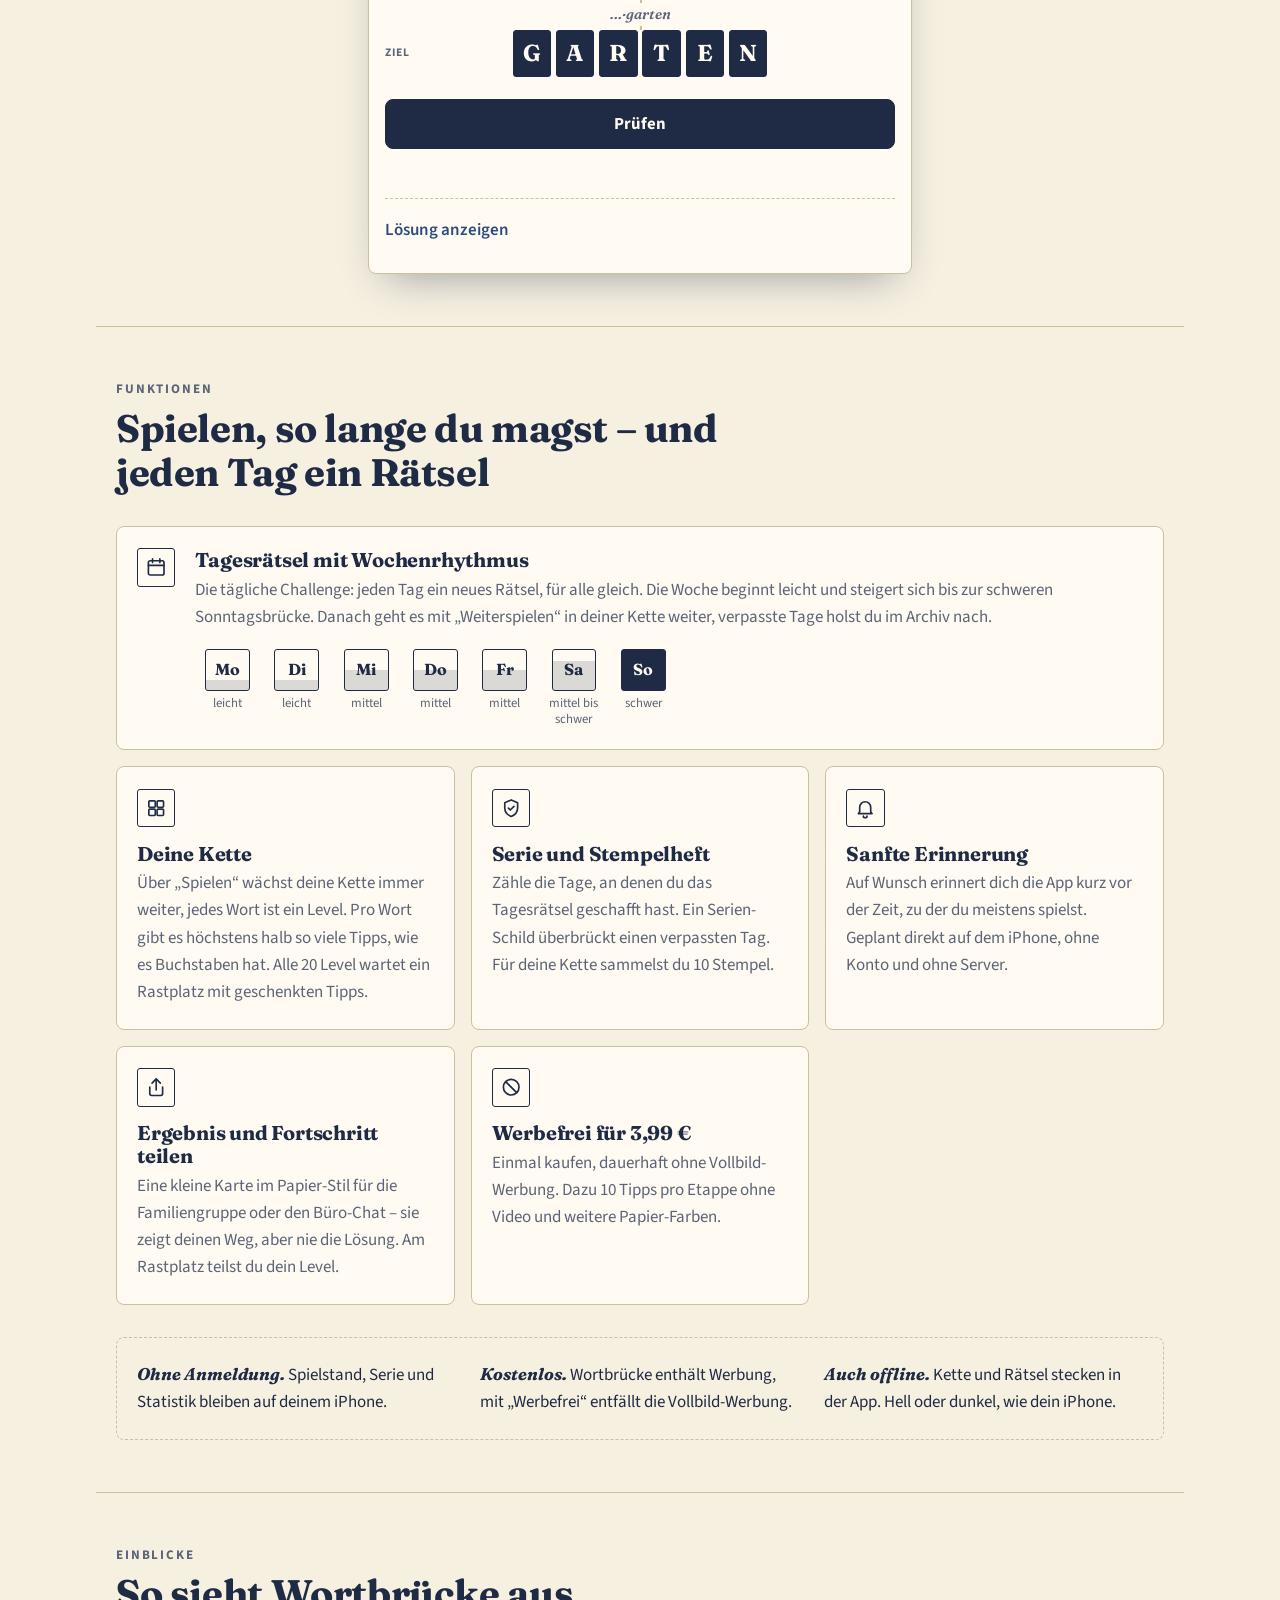
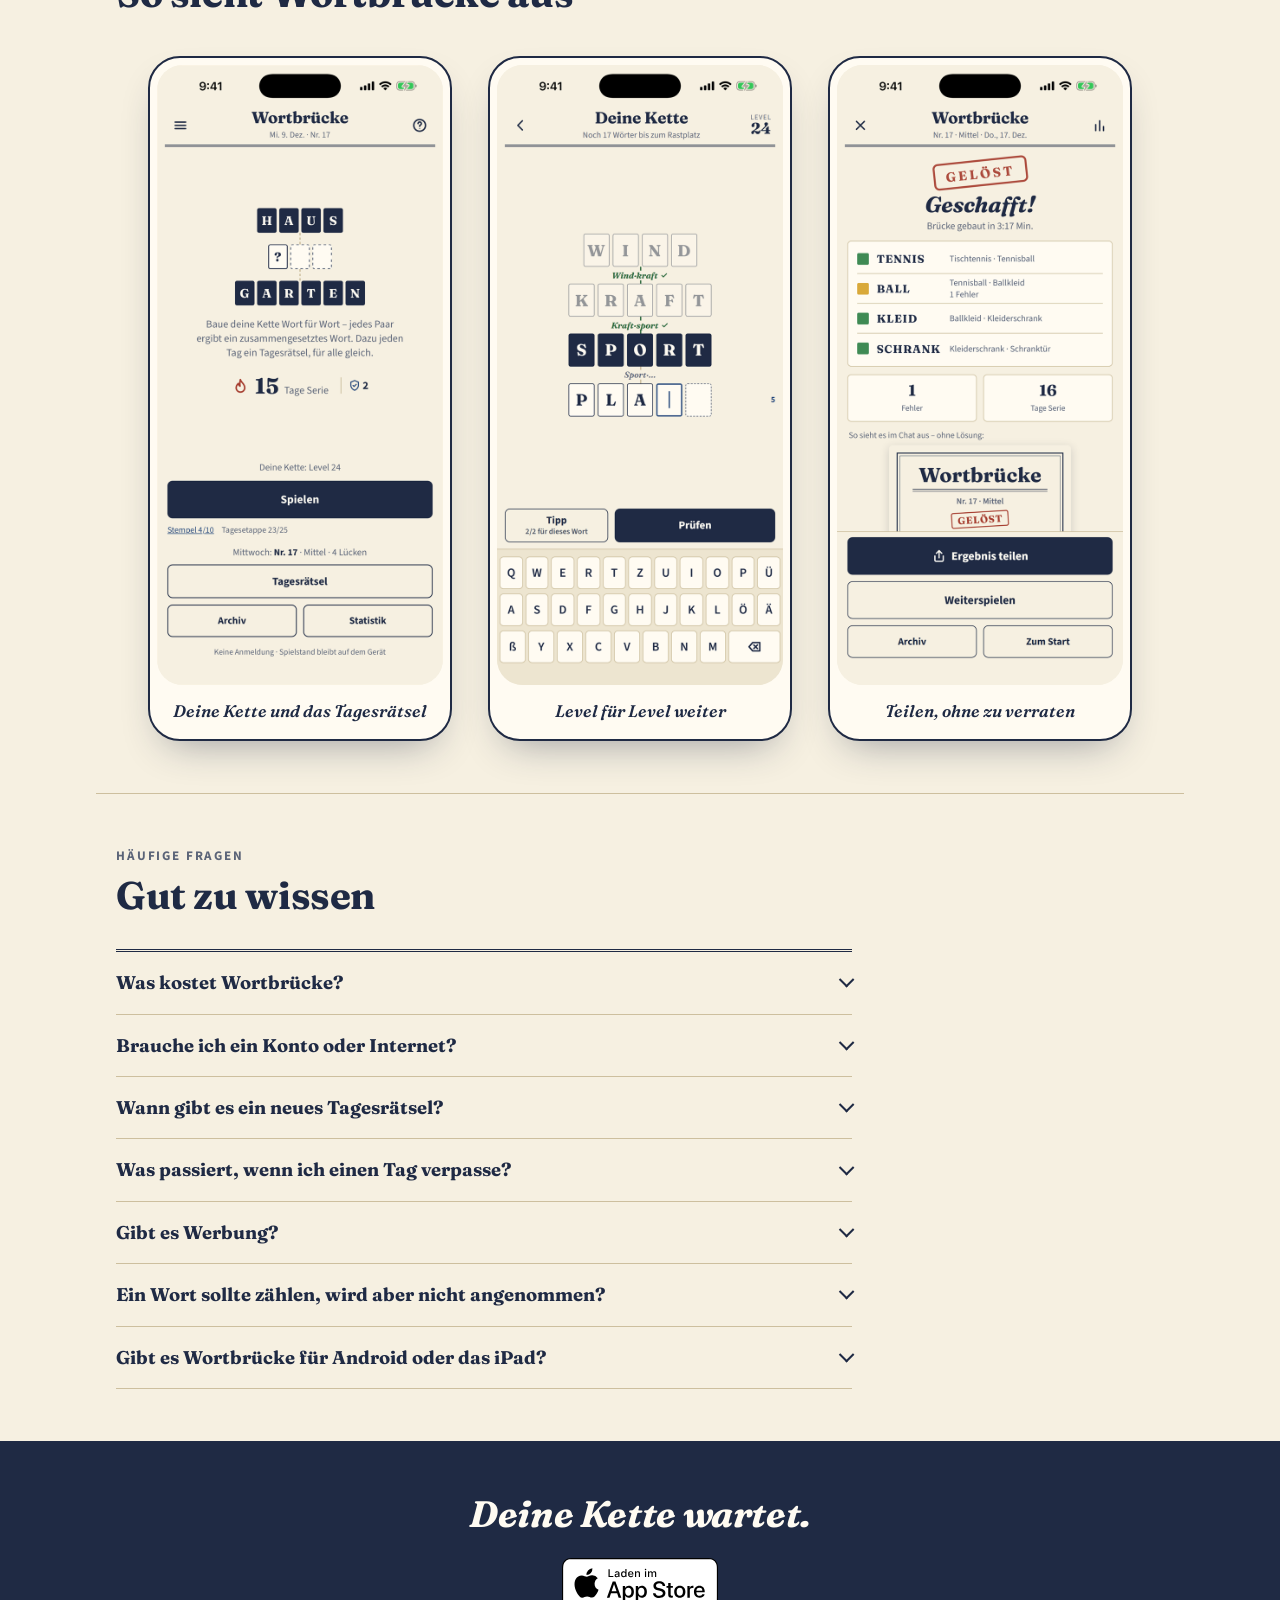
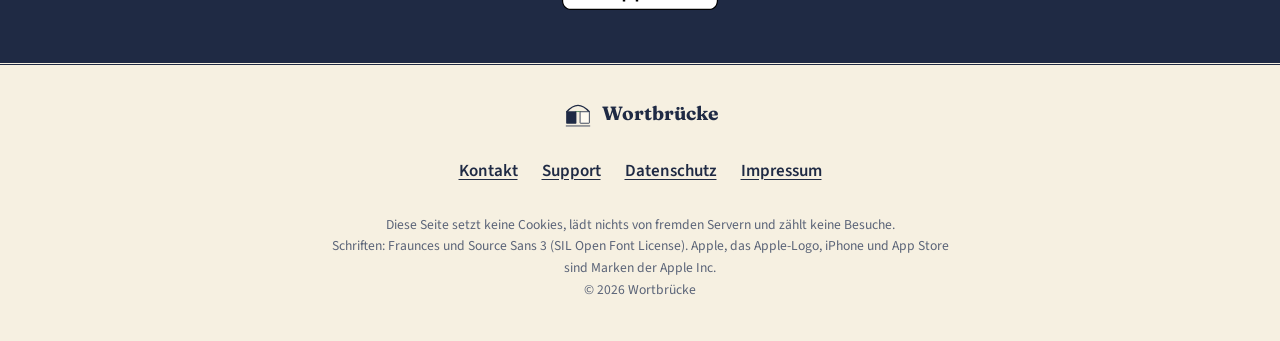
==== commit 5abeece4: "App ist im App Store: 'Bald im App Store' durch offizielles deutsches Apple-Badge 'Laden im App Stor" ====
--- a/index.html
+++ b/index.html
@@ -96,9 +96,8 @@
     <p class="lead">Baue deine Kette aus deutschen Wörtern, Level für Level. Falsche Versuche kosten nichts. Dazu jeden Tag ein Tagesrätsel, für alle gleich.</p>
 
     <div class="laden">
-      <a class="appstore bald" aria-disabled="true" data-appstore>
-        <svg viewBox="0 0 24 24" aria-hidden="true" focusable="false"><rect x="6" y="2" width="12" height="20" rx="2.5" fill="none" stroke="currentColor" stroke-width="1.8"/><path d="M10.5 18.5h3" stroke="currentColor" stroke-width="1.8" stroke-linecap="round"/></svg>
-        <span class="appstore-text"><small data-appstore-klein>Bald im</small><strong data-appstore-gross>App Store</strong></span>
+      <a class="badge" href="https://apps.apple.com/app/id6829818242" data-appstore aria-label="Laden im App Store">
+        <picture><source srcset="bilder/app-store-badge-de-weiss.svg" media="(prefers-color-scheme: dark)"><img src="bilder/app-store-badge-de-schwarz.svg" alt="Laden im App Store" width="150" height="50"></picture>
       </a>
       <p class="laden-hinweis">Kostenlos für das iPhone · ohne Anmeldung · auch offline</p>
     </div>
@@ -296,10 +295,9 @@
 <!-- ============ ABSCHLUSS ============ -->
 <section class="schluss" aria-labelledby="schluss-titel">
   <h2 id="schluss-titel">Deine Kette wartet.</h2>
-  <a class="appstore hell bald" aria-disabled="true" data-appstore>
-    <svg viewBox="0 0 24 24" aria-hidden="true" focusable="false"><rect x="6" y="2" width="12" height="20" rx="2.5" fill="none" stroke="currentColor" stroke-width="1.8"/><path d="M10.5 18.5h3" stroke="currentColor" stroke-width="1.8" stroke-linecap="round"/></svg>
-    <span class="appstore-text"><small data-appstore-klein>Bald im</small><strong data-appstore-gross>App Store</strong></span>
-  </a>
+  <a class="badge" href="https://apps.apple.com/app/id6829818242" data-appstore aria-label="Laden im App Store">
+        <picture><source srcset="bilder/app-store-badge-de-schwarz.svg" media="(prefers-color-scheme: dark)"><img src="bilder/app-store-badge-de-weiss.svg" alt="Laden im App Store" width="150" height="50"></picture>
+      </a>
 </section>
 
 </main>
--- a/style.css
+++ b/style.css
@@ -69,6 +69,11 @@
 .appstore-text small{font-size:.8rem;font-weight:600;opacity:.9}
 .appstore-text strong{font-family:var(--f-kopf);font-size:1.3rem}
 .appstore.bald{cursor:default}
+.badge{display:inline-block;line-height:0;border-radius:.6rem;transition:transform 160ms ease-out}
+.badge img{height:3.25rem;width:auto}
+.badge:hover{transform:translateY(-1px)}
+.badge:active{transform:scale(.97)}
+.badge:focus-visible{outline:3px solid var(--tinte);outline-offset:3px}
 .appstore.bald:hover{transform:none}
 
 .hero-bild{position:relative;justify-self:center;width:min(17rem,72vw)}
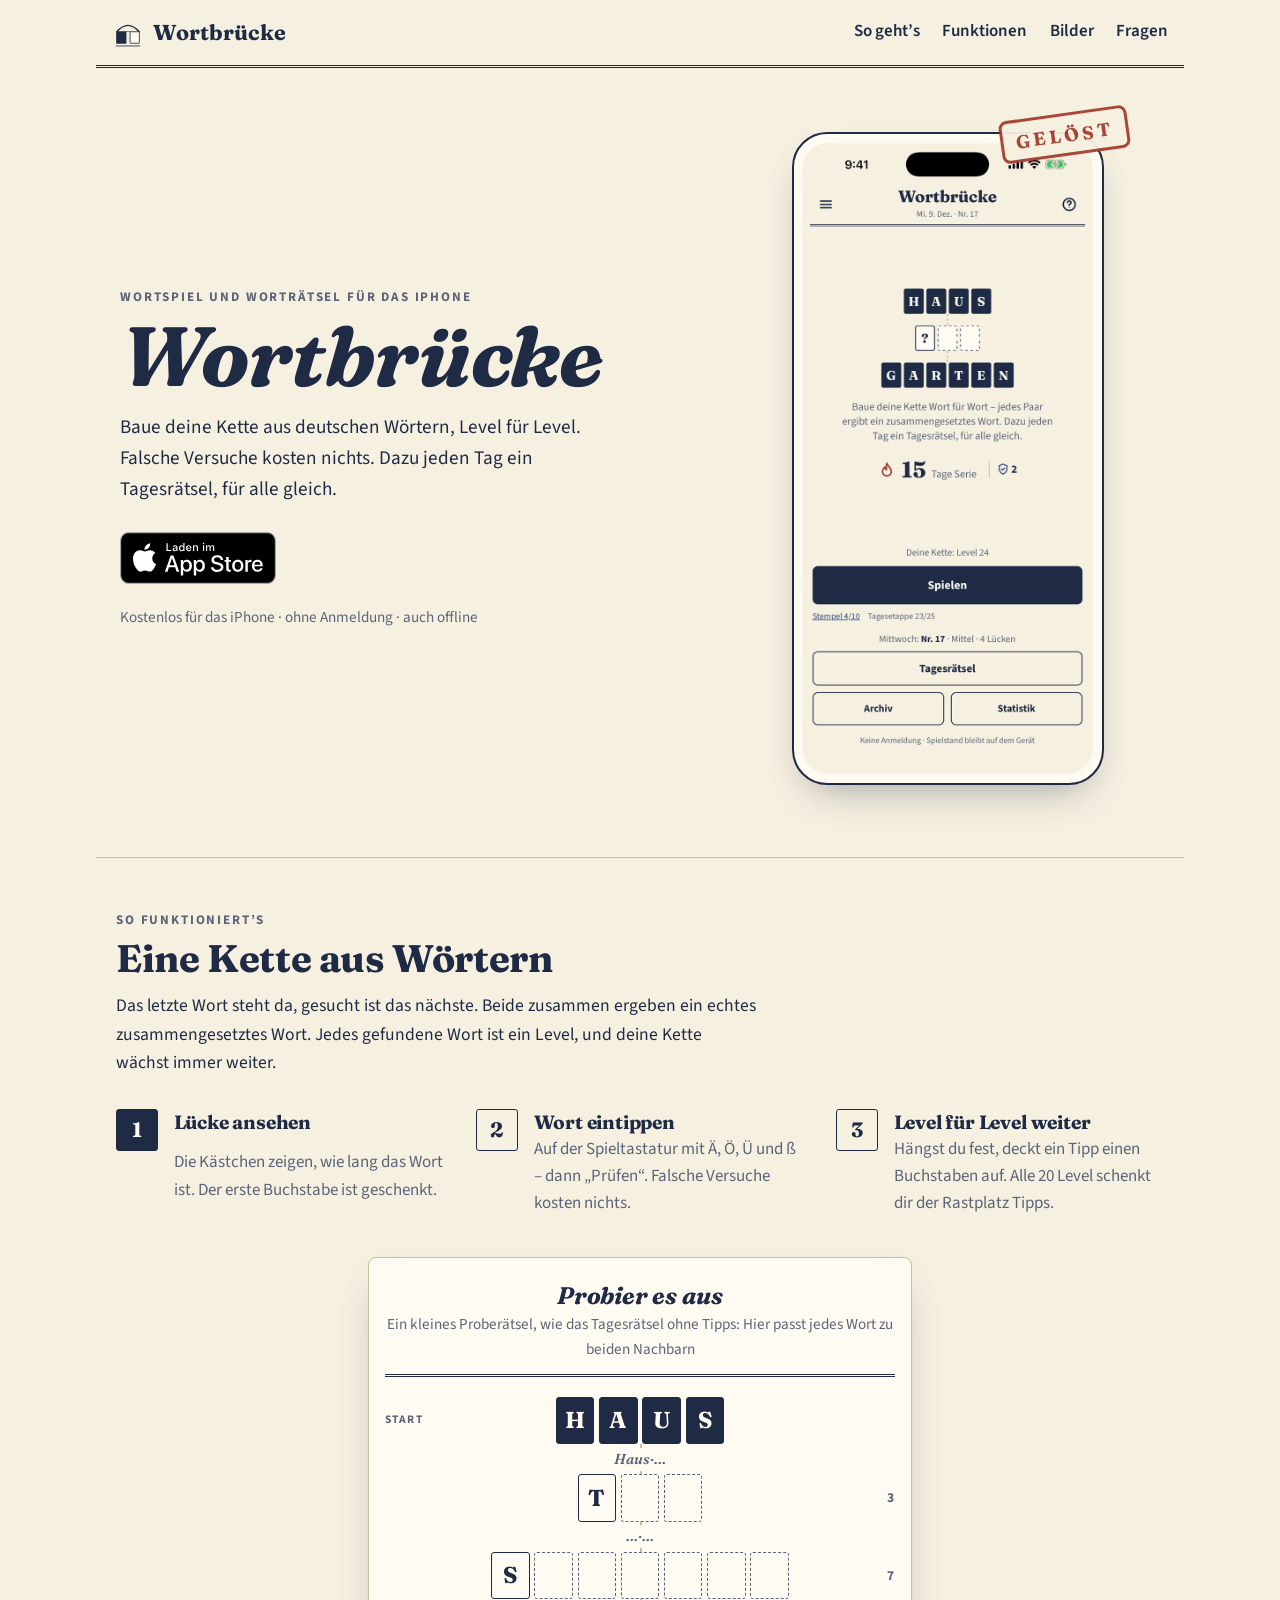
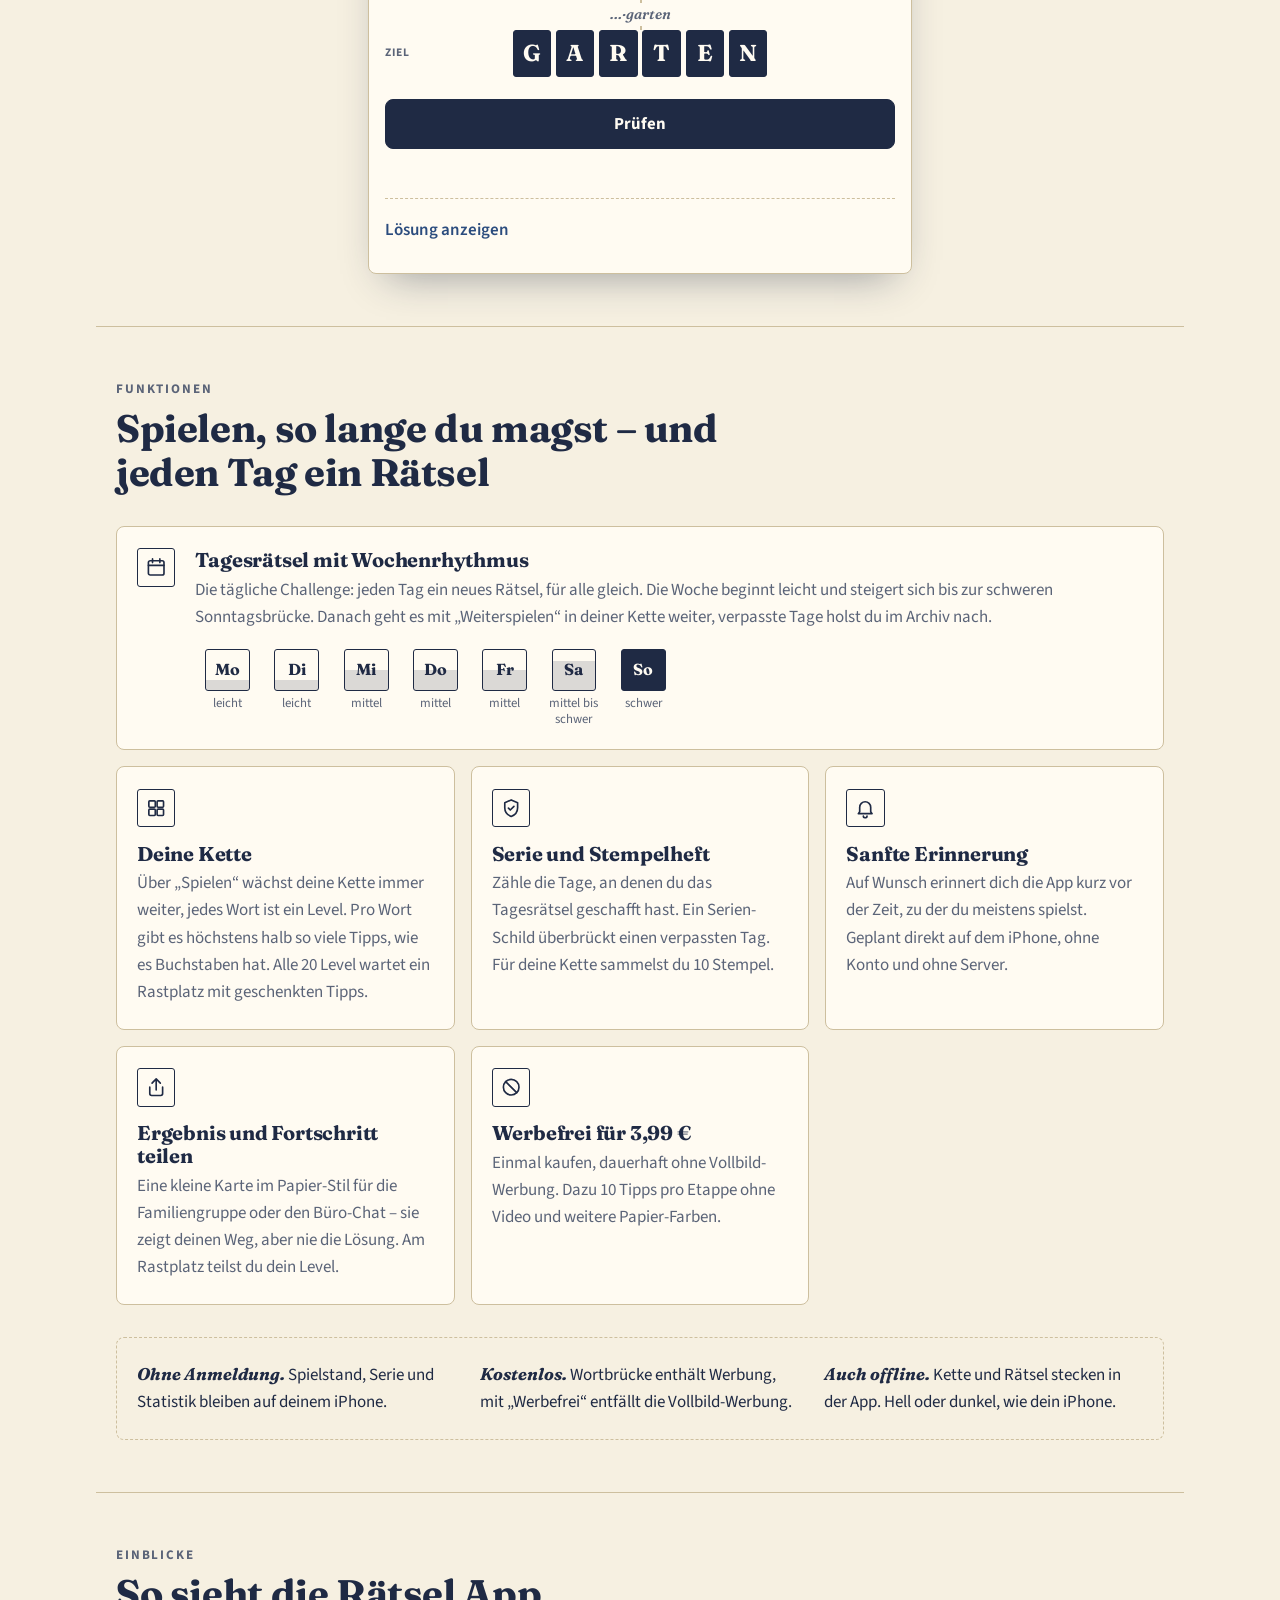
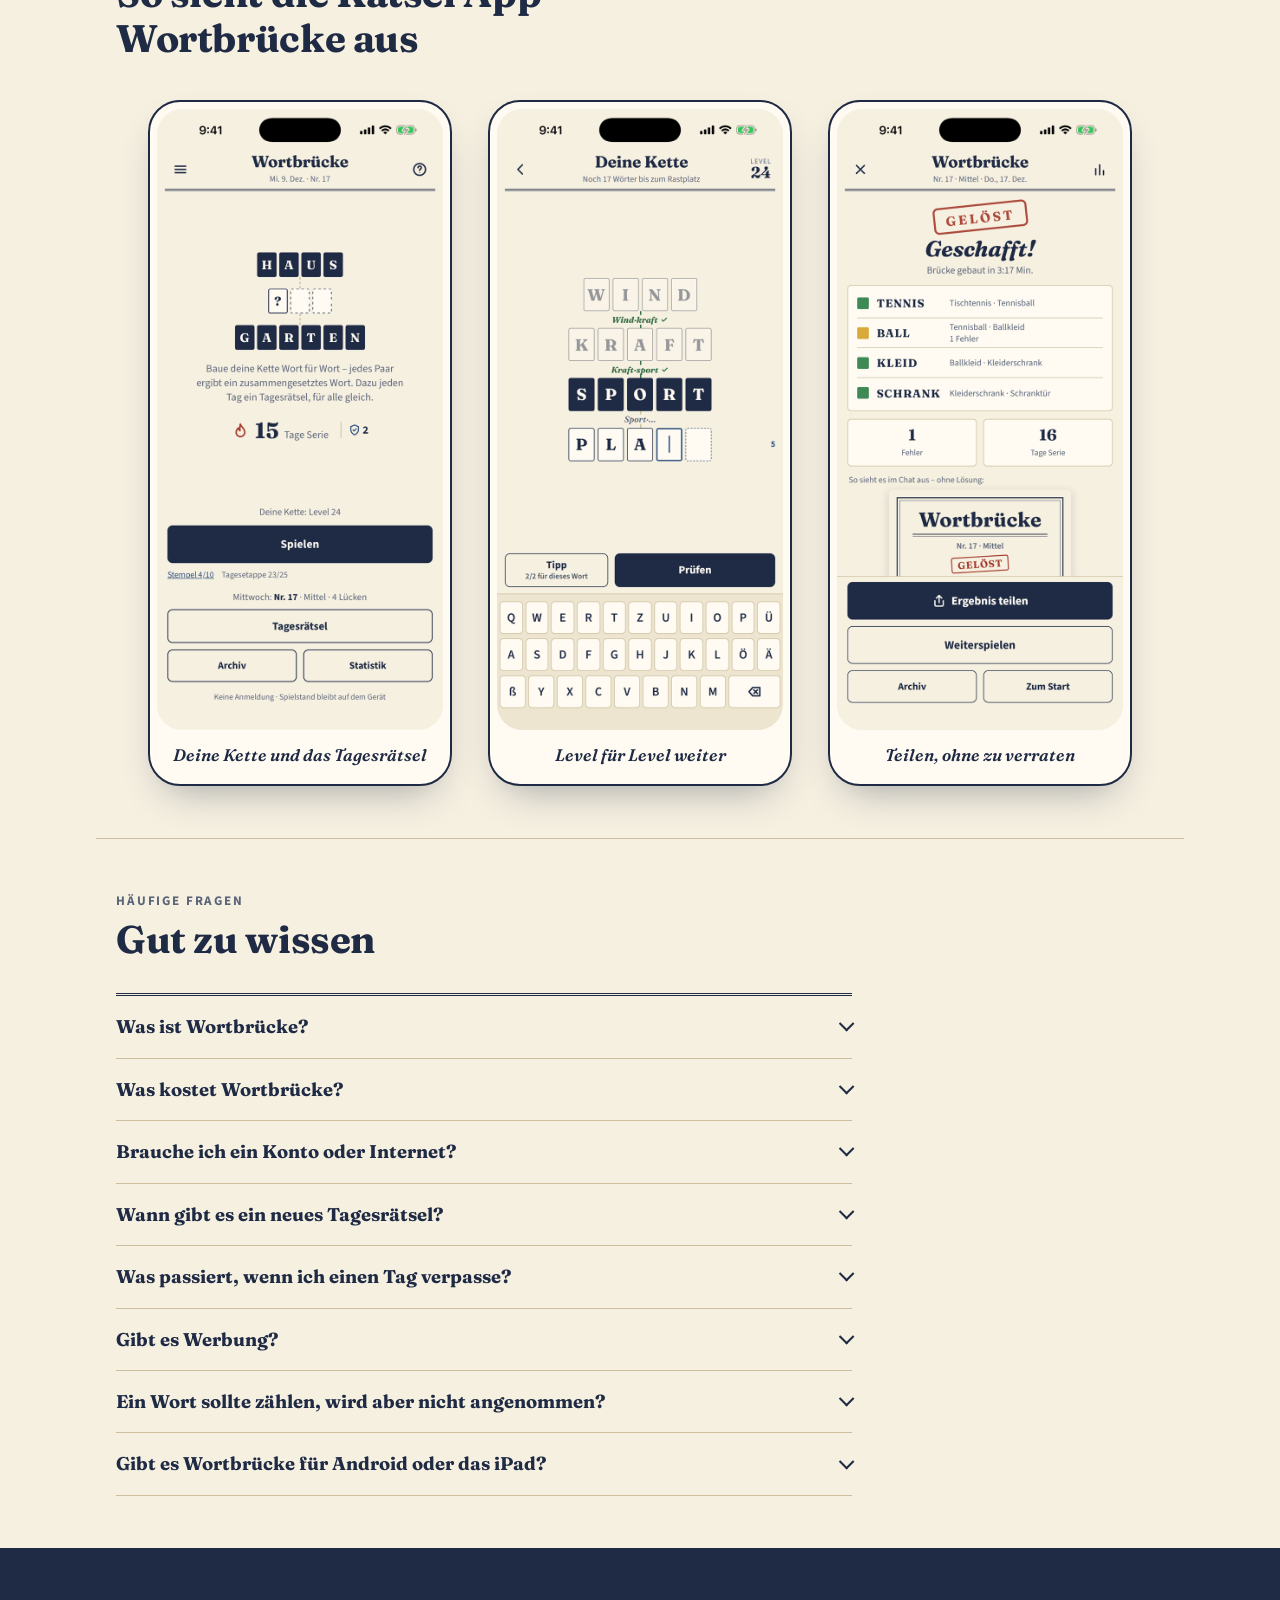
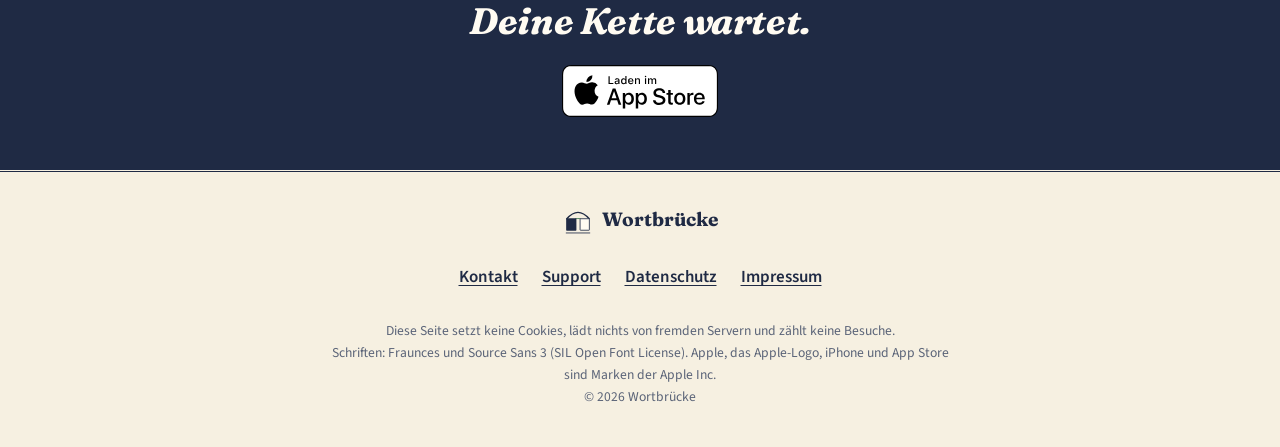
==== commit 11c8e67c: "SEO Startseite: Titel/Beschreibung mit Wortspiel, Wortraetsel, Raetsel App; FAQ 'Was ist Wortbruecke" ====
--- a/index.html
+++ b/index.html
@@ -8,8 +8,8 @@
 <meta name="color-scheme" content="light dark">
 <meta name="theme-color" content="#F6F0E1" media="(prefers-color-scheme: light)">
 <meta name="theme-color" content="#191B22" media="(prefers-color-scheme: dark)">
-<title>Wortbrücke – Wortketten-Spiel und Tagesrätsel für das iPhone</title>
-<meta name="description" content="Baue deine Kette aus deutschen Wörtern: Jedes Wort ist ein Level. Dazu jeden Tag ein Tagesrätsel. Ruhig, ohne Anmeldung, auch offline. Kostenlos für das iPhone.">
+<title>Wortbrücke – Wortspiel &amp; Worträtsel App für das iPhone</title>
+<meta name="description" content="Wortbrücke ist ein deutsches Wortspiel fürs iPhone: Wortketten bauen und täglich ein Worträtsel lösen. Kostenlose Rätsel App, ohne Anmeldung, auch offline.">
 <link rel="canonical" href="https://wortbruecke.com/">
 
 <!-- Open Graph (Vorschau beim Teilen in Messengern und sozialen Netzen) -->
@@ -17,7 +17,7 @@
 <meta property="og:site_name" content="Wortbrücke">
 <meta property="og:locale" content="de_DE">
 <meta property="og:url" content="https://wortbruecke.com/">
-<meta property="og:title" content="Wortbrücke – Das Wortketten-Spiel">
+<meta property="og:title" content="Wortbrücke – Wortspiel &amp; Worträtsel App für das iPhone">
 <meta property="og:description" content="Baue deine Kette Wort für Wort: Jedes Wort ist ein Level, falsche Versuche kosten nichts. Dazu jeden Tag ein Tagesrätsel, für alle gleich.">
 <meta property="og:image" content="https://wortbruecke.com/bilder/og-bild.png">
 <meta property="og:image:width" content="1200">
@@ -36,11 +36,20 @@
   "@context": "https://schema.org",
   "@graph": [
     {
+      "@type": "Organization",
+      "@id": "https://wortbruecke.com/#organization",
+      "name": "Wortbrücke",
+      "url": "https://wortbruecke.com/",
+      "logo": "https://wortbruecke.com/bilder/icon-512.png",
+      "email": "kontakt@wortbruecke.com"
+    },
+    {
       "@type": "WebSite",
       "@id": "https://wortbruecke.com/#website",
       "url": "https://wortbruecke.com/",
       "name": "Wortbrücke",
-      "inLanguage": "de-DE"
+      "inLanguage": "de-DE",
+      "publisher": { "@id": "https://wortbruecke.com/#organization" }
     },
     {
       "@type": "MobileApplication",
@@ -50,7 +59,11 @@
       "description": "Wortketten-Spiel für das iPhone: Baue deine Kette aus deutschen zusammengesetzten Wörtern, Level für Level, dazu jeden Tag ein Tagesrätsel. Ohne Anmeldung, auch offline.",
       "applicationCategory": "GameApplication",
       "applicationSubCategory": "Wortspiel",
-      "operatingSystem": "iOS",
+      "operatingSystem": "iOS 15.0 oder neuer",
+      "downloadUrl": "https://apps.apple.com/de/app/wortbr%C3%BCcke/id6829818242",
+      "installUrl": "https://apps.apple.com/de/app/wortbr%C3%BCcke/id6829818242",
+      "sameAs": "https://apps.apple.com/de/app/wortbr%C3%BCcke/id6829818242",
+      "publisher": { "@id": "https://wortbruecke.com/#organization" },
       "inLanguage": "de",
       "image": "https://wortbruecke.com/bilder/icon-512.png",
       "screenshot": [
@@ -91,12 +104,12 @@
 <!-- ============ HERO ============ -->
 <section class="hero" aria-labelledby="hero-titel">
   <div class="hero-text">
-    <p class="dachzeile">Das Wortketten-Spiel</p>
+    <p class="dachzeile">Wortspiel und Worträtsel für das iPhone</p>
     <h1 id="hero-titel">Wortbrücke</h1>
     <p class="lead">Baue deine Kette aus deutschen Wörtern, Level für Level. Falsche Versuche kosten nichts. Dazu jeden Tag ein Tagesrätsel, für alle gleich.</p>
 
     <div class="laden">
-      <a class="badge" href="https://apps.apple.com/app/id6829818242" data-appstore aria-label="Laden im App Store">
+      <a class="badge" href="https://apps.apple.com/de/app/wortbr%C3%BCcke/id6829818242" data-appstore aria-label="Laden im App Store">
         <picture><source srcset="bilder/app-store-badge-de-weiss.svg" media="(prefers-color-scheme: dark)"><img src="bilder/app-store-badge-de-schwarz.svg" alt="Laden im App Store" width="150" height="50"></picture>
       </a>
       <p class="laden-hinweis">Kostenlos für das iPhone · ohne Anmeldung · auch offline</p>
@@ -233,7 +246,7 @@
 <section class="abschnitt" id="bilder" aria-labelledby="bilder-titel">
   <div class="abschnitt-kopf">
     <p class="dachzeile">Einblicke</p>
-    <h2 id="bilder-titel">So sieht Wortbrücke aus</h2>
+    <h2 id="bilder-titel">So sieht die Rätsel App Wortbrücke aus</h2>
   </div>
   <div class="galerie">
     <figure class="telefon klein" data-bild>
@@ -262,6 +275,10 @@
   </div>
   <div class="faq">
     <details>
+      <summary>Was ist Wortbrücke?</summary>
+      <p>Wortbrücke ist ein deutsches Wortspiel als Rätsel App für das iPhone. Du baust eine Kette aus zusammengesetzten Wörtern und löst jeden Tag ein Worträtsel, das für alle gleich ist. Mehr Antworten findest du auf der Seite <a href="/support.html">Hilfe und Support</a>.</p>
+    </details>
+    <details>
       <summary>Was kostet Wortbrücke?</summary>
       <p>Die App ist kostenlos und enthält Werbung. Mit dem einmaligen Kauf „Werbefrei“ für 3,99 € entfällt die Vollbild-Werbung, dazu gibt es 10 Tipps pro Etappe ohne Video und weitere Papier-Farben. Der Kauf gilt dauerhaft und lässt sich in den Einstellungen wiederherstellen.</p>
     </details>
@@ -295,7 +312,7 @@
 <!-- ============ ABSCHLUSS ============ -->
 <section class="schluss" aria-labelledby="schluss-titel">
   <h2 id="schluss-titel">Deine Kette wartet.</h2>
-  <a class="badge" href="https://apps.apple.com/app/id6829818242" data-appstore aria-label="Laden im App Store">
+  <a class="badge" href="https://apps.apple.com/de/app/wortbr%C3%BCcke/id6829818242" data-appstore aria-label="Laden im App Store">
         <picture><source srcset="bilder/app-store-badge-de-schwarz.svg" media="(prefers-color-scheme: dark)"><img src="bilder/app-store-badge-de-weiss.svg" alt="Laden im App Store" width="150" height="50"></picture>
       </a>
 </section>
